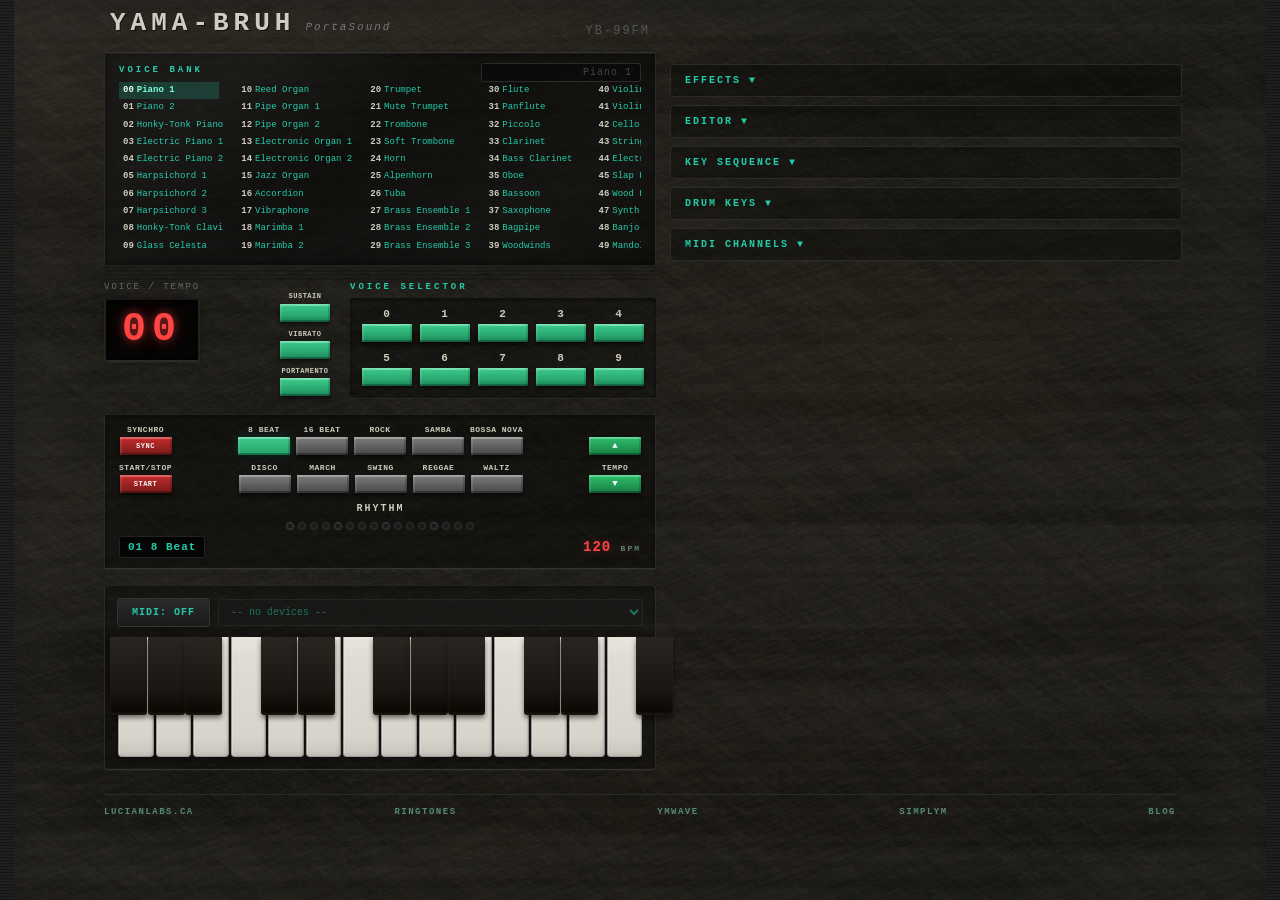
==== www/index.html @ 3cade1f0 "feat: COPY button in editor exports preset as code-ready array Copies the current 21-param array as " ====
<!DOCTYPE html>
<html lang="en">
<head>
  <meta charset="UTF-8">
  <meta name="viewport" content="width=device-width, initial-scale=1.0">
  <title>YAMA-BRUH — FM Ringtone Generator</title>
  <link rel="icon" type="image/svg+xml" href="favicon.svg">
  <link rel="stylesheet" href="style.css">
  <script async src="https://www.googletagmanager.com/gtag/js?id=G-HJPFEY11D7"></script>
  <script>window.dataLayer=window.dataLayer||[];function gtag(){dataLayer.push(arguments)}gtag('js',new Date());gtag('config','G-HJPFEY11D7')</script>
  <script>if(!location.hash) history.replaceState(null,'',location.pathname+'#synth')</script>
</head>
<body>
  <!-- GLSL background canvas -->
  <canvas id="bg-canvas"></canvas>

  <div id="app">
  <div class="layout-columns">
    <div class="main-col">
    <!-- Header plate -->
    <div class="plate-header">
      <div class="brand-group">
        <div class="brand">YAMA-BRUH</div>
        <div class="brand-sub">PortaSound</div>
      </div>
      <div class="model-text">YB-99FM</div>
    </div>

    <!-- Voice Bank -->
    <div class="voice-bank-panel">
      <div class="voice-bank-header">
        <div class="panel-label">VOICE BANK</div>
        <input type="text" class="preset-name-input" id="preset-name-input" placeholder="preset name" spellcheck="false" autocomplete="off">
      </div>
      <div class="voice-bank-grid" id="voice-bank-grid">
        <!-- Generated by JS -->
      </div>
    </div>

    <!-- Horizontal case grooves (between voice bank and controls) -->
    <div class="case-grooves"></div>

    <!-- Controls: Display + Effects + Voice Selector -->
    <div class="controls-row">
      <div class="display-unit">
        <div class="display-label">VOICE / TEMPO</div>
        <div class="seg-housing">
          <div class="seg-digits" id="seg-digits">00</div>
        </div>
        <div class="display-status" id="lcd-info"></div>
      </div>

      <div class="effects-col">
        <div class="sel-cell"><span class="sel-label">SUSTAIN</span><button class="sel-btn fx-sel-btn" id="fx-sustain"></button></div>
        <div class="sel-cell"><span class="sel-label">VIBRATO</span><button class="sel-btn fx-sel-btn" id="fx-vibrato"></button></div>
        <div class="sel-cell"><span class="sel-label">PORTAMENTO</span><button class="sel-btn fx-sel-btn" id="fx-portamento"></button></div>
      </div>

      <div class="voice-selector">
        <div class="panel-label">VOICE SELECTOR</div>
        <div class="selector-grid" id="selector-grid">
          <div class="sel-row">
            <div class="sel-cell"><span class="sel-label">0</span><button class="sel-btn" data-num="0"></button></div>
            <div class="sel-cell"><span class="sel-label">1</span><button class="sel-btn" data-num="1"></button></div>
            <div class="sel-cell"><span class="sel-label">2</span><button class="sel-btn" data-num="2"></button></div>
            <div class="sel-cell"><span class="sel-label">3</span><button class="sel-btn" data-num="3"></button></div>
            <div class="sel-cell"><span class="sel-label">4</span><button class="sel-btn" data-num="4"></button></div>
          </div>
          <div class="sel-row">
            <div class="sel-cell"><span class="sel-label">5</span><button class="sel-btn" data-num="5"></button></div>
            <div class="sel-cell"><span class="sel-label">6</span><button class="sel-btn" data-num="6"></button></div>
            <div class="sel-cell"><span class="sel-label">7</span><button class="sel-btn" data-num="7"></button></div>
            <div class="sel-cell"><span class="sel-label">8</span><button class="sel-btn" data-num="8"></button></div>
            <div class="sel-cell"><span class="sel-label">9</span><button class="sel-btn" data-num="9"></button></div>
          </div>
        </div>
      </div>
    </div>

    <!-- Rhythm Section (PSS-170 style) -->
    <div class="rhythm-section">
      <div class="rhythm-grid">
        <div class="rhythm-left">
          <div class="rhythm-cell">
            <span class="rhythm-label">SYNCHRO</span>
            <button class="rhythm-btn rhythm-red" id="rhythm-fill">SYNC</button>
          </div>
          <div class="rhythm-cell">
            <span class="rhythm-label">START/STOP</span>
            <button class="rhythm-btn rhythm-red" id="rhythm-start">START</button>
          </div>
        </div>
        <div class="rhythm-center">
          <div class="rhythm-row">
            <div class="rhythm-cell"><span class="rhythm-label">8 BEAT</span><button class="rhythm-btn rhythm-grey rhythm-pat" data-pat="0"></button></div>
            <div class="rhythm-cell"><span class="rhythm-label">16 BEAT</span><button class="rhythm-btn rhythm-grey rhythm-pat" data-pat="1"></button></div>
            <div class="rhythm-cell"><span class="rhythm-label">ROCK</span><button class="rhythm-btn rhythm-grey rhythm-pat" data-pat="2"></button></div>
            <div class="rhythm-cell"><span class="rhythm-label">SAMBA</span><button class="rhythm-btn rhythm-grey rhythm-pat" data-pat="7"></button></div>
            <div class="rhythm-cell"><span class="rhythm-label">BOSSA NOVA</span><button class="rhythm-btn rhythm-grey rhythm-pat" data-pat="6"></button></div>
          </div>
          <div class="rhythm-row">
            <div class="rhythm-cell"><span class="rhythm-label">DISCO</span><button class="rhythm-btn rhythm-grey rhythm-pat" data-pat="3"></button></div>
            <div class="rhythm-cell"><span class="rhythm-label">MARCH</span><button class="rhythm-btn rhythm-grey rhythm-pat" data-pat="9"></button></div>
            <div class="rhythm-cell"><span class="rhythm-label">SWING</span><button class="rhythm-btn rhythm-grey rhythm-pat" data-pat="4"></button></div>
            <div class="rhythm-cell"><span class="rhythm-label">REGGAE</span><button class="rhythm-btn rhythm-grey rhythm-pat" data-pat="8"></button></div>
            <div class="rhythm-cell"><span class="rhythm-label">WALTZ</span><button class="rhythm-btn rhythm-grey rhythm-pat" data-pat="5"></button></div>
          </div>
          <div class="rhythm-label-center">RHYTHM</div>
        </div>
        <div class="rhythm-right">
          <div class="rhythm-cell">
            <span class="rhythm-label">&nbsp;</span>
            <button class="rhythm-btn rhythm-green" id="tempo-up">&#9650;</button>
          </div>
          <div class="rhythm-cell">
            <span class="rhythm-label">TEMPO</span>
            <button class="rhythm-btn rhythm-green" id="tempo-down">&#9660;</button>
          </div>
        </div>
      </div>
      <div class="rhythm-steps" id="rhythm-steps">
        <span class="step-dot"></span><span class="step-dot"></span><span class="step-dot"></span><span class="step-dot"></span>
        <span class="step-dot"></span><span class="step-dot"></span><span class="step-dot"></span><span class="step-dot"></span>
        <span class="step-dot"></span><span class="step-dot"></span><span class="step-dot"></span><span class="step-dot"></span>
        <span class="step-dot"></span><span class="step-dot"></span><span class="step-dot"></span><span class="step-dot"></span>
      </div>
      <div class="rhythm-display-row">
        <div class="rhythm-display" id="rhythm-display">01 8 Beat</div>
        <div class="tempo-display" id="tempo-display">120 <span class="tempo-label">BPM</span></div>
      </div>
    </div>

    <!-- MIDI controls + Piano keyboard -->
    <div class="keyboard-section">
      <div class="midi-row">
        <button id="midi-btn" class="midi-btn">MIDI: OFF</button>
        <select id="midi-select" class="midi-select" disabled>
          <option value="">-- no devices --</option>
        </select>
      </div>
      <div class="keyboard" id="keyboard"></div>
    </div>

    </div><!-- /main-col -->

    <div class="config-col">

    <!-- Effects (collapsible) -->
    <div class="tweak-section">
      <button class="tweak-toggle" id="fx-rack-toggle">EFFECTS &#9660;</button>
      <div class="tweak-body" id="fx-rack-body">
        <div class="fx-module">
          <div class="fx-module-label">DELAY</div>
          <div class="fx-knobs">
            <div class="fx-knob-group">
              <label>TIME</label>
              <select id="delay-time" class="fx-select">
                <option value="0.03125">1/32</option>
                <option value="0.0625">1/16</option>
                <option value="0.125">1/8</option>
                <option value="0.25" selected>1/4</option>
                <option value="0.5">1/2</option>
                <option value="1">1</option>
                <option value="2">2</option>
              </select>
            </div>
            <div class="fx-knob-group">
              <label>FDBK</label>
              <input type="range" min="0" max="100" step="1" value="30" id="delay-feedback">
              <span class="tw-val" id="delay-feedback-val">30</span>
            </div>
            <div class="fx-knob-group">
              <label>MIX</label>
              <input type="range" min="0" max="100" step="1" value="25" id="delay-mix">
              <span class="tw-val" id="delay-mix-val">25</span>
            </div>
          </div>
        </div>
        <div class="fx-module">
          <div class="fx-module-label">FILTER</div>
          <div class="fx-knobs">
            <div class="fx-knob-group">
              <label>CUTOFF</label>
              <input type="range" min="20" max="20000" step="1" value="20000" id="filter-cutoff">
              <span class="tw-val" id="filter-cutoff-val">20000</span>
            </div>
            <div class="fx-knob-group">
              <label>RESO</label>
              <input type="range" min="0" max="30" step="0.1" value="0" id="filter-reso">
              <span class="tw-val" id="filter-reso-val">0.0</span>
            </div>
          </div>
        </div>
      </div>
    </div>

    <!-- Editor Section (collapsible) -->
    <div class="tweak-section">
      <button class="tweak-toggle" id="tweak-toggle">EDITOR &#9660;</button>
      <div class="tweak-body" id="tweak-body">
        <!-- Carrier subsection -->
        <div class="editor-subtitle">CARRIER</div>
        <div class="tweak-grid">
          <div class="tweak-param">
            <label>RATIO</label>
            <input type="range" min="0.5" max="8" step="0.5" id="tw-carrier">
            <span class="tw-val" id="tw-carrier-val">1.00</span>
          </div>
          <div class="tweak-param">
            <label>ATTACK</label>
            <input type="range" min="0.001" max="3" step="0.001" id="tw-attack">
            <span class="tw-val" id="tw-attack-val">0.01</span>
          </div>
          <div class="tweak-param">
            <label>DECAY</label>
            <input type="range" min="0.00005" max="0.99" step="0.00005" id="tw-decay">
            <span class="tw-val" id="tw-decay-val">0.06</span>
          </div>
          <div class="tweak-param">
            <label>SUSTAIN</label>
            <input type="range" min="0.006" max="1" step="0.001" id="tw-sustain">
            <span class="tw-val" id="tw-sustain-val">0.30</span>
          </div>
          <div class="tweak-param">
            <label>RELEASE</label>
            <input type="range" min="0.0015" max="0.99" step="0.0005" id="tw-release">
            <span class="tw-val" id="tw-release-val">0.1</span>
          </div>
          <div class="tweak-param">
            <label>WAVE</label>
            <input type="range" min="0" max="5" step="1" id="tw-cwave">
            <span class="tw-val" id="tw-cwave-val">0</span>
          </div>
          <div class="tweak-param">
            <label>EG TYPE</label>
            <input type="range" min="0" max="1" step="1" id="tw-egtype">
            <span class="tw-val" id="tw-egtype-val">0</span>
          </div>
          <div class="tweak-param">
            <label>TREMOLO</label>
            <input type="range" min="0" max="0.5" step="0.5" id="tw-tremolo">
            <span class="tw-val" id="tw-tremolo-val">0.00</span>
          </div>
          <div class="tweak-param">
            <label>KSL</label>
            <input type="range" min="1" max="1.5" step="0.5" id="tw-ksl">
            <span class="tw-val" id="tw-ksl-val">0.00</span>
          </div>
        </div>
        <!-- Modulator subsection -->
        <div class="editor-subtitle">MODULATOR</div>
        <div class="tweak-grid">
          <div class="tweak-param">
            <label>RATIO</label>
            <input type="range" min="0.5" max="9" step="0.5" id="tw-modratio">
            <span class="tw-val" id="tw-modratio-val">1.00</span>
          </div>
          <div class="tweak-param">
            <label>DEPTH</label>
            <input type="range" min="0.055" max="12.566" step="0.001" id="tw-modindex">
            <span class="tw-val" id="tw-modindex-val">2.00</span>
          </div>
          <div class="tweak-param">
            <label>FEEDBACK</label>
            <input type="range" min="0" max="12.566" step="0.001" id="tw-feedback">
            <span class="tw-val" id="tw-feedback-val">0.00</span>
          </div>
          <div class="tweak-param">
            <label>ATTACK</label>
            <input type="range" min="0.001" max="5" step="0.001" id="tw-matk">
            <span class="tw-val" id="tw-matk-val">0.001</span>
          </div>
          <div class="tweak-param">
            <label>DECAY</label>
            <input type="range" min="0.00005" max="0.99" step="0.00005" id="tw-mdec">
            <span class="tw-val" id="tw-mdec-val">0.005</span>
          </div>
          <div class="tweak-param">
            <label>SUSTAIN</label>
            <input type="range" min="0.006" max="1" step="0.001" id="tw-msus">
            <span class="tw-val" id="tw-msus-val">0.006</span>
          </div>
          <div class="tweak-param">
            <label>RELEASE</label>
            <input type="range" min="0.00005" max="0.99" step="0.0005" id="tw-mrel">
            <span class="tw-val" id="tw-mrel-val">0.005</span>
          </div>
          <div class="tweak-param">
            <label>WAVE</label>
            <input type="range" min="0" max="4" step="1" id="tw-mwave">
            <span class="tw-val" id="tw-mwave-val">0</span>
          </div>
          <div class="tweak-param">
            <label>EG TYPE</label>
            <input type="range" min="0" max="1" step="1" id="tw-megtype">
            <span class="tw-val" id="tw-megtype-val">0</span>
          </div>
        </div>
        <div class="tweak-btn-row">
          <button class="tweak-reset" id="tweak-reset">RESET</button>
          <button class="tweak-reset" id="tweak-copy">COPY</button>
          <button class="tweak-learn" id="tweak-learn">LEARN</button>
        </div>

      </div>
    </div>

    <!-- Key Sequence (collapsible) -->
    <div class="tweak-section">
      <button class="tweak-toggle" id="seq-toggle">KEY SEQUENCE &#9660;</button>
      <div class="tweak-body" id="seq-body">
        <div class="seq-options-row">
          <div class="tweak-param seq-toggle-param">
            <label>ENABLE</label>
            <input type="checkbox" id="seq-enabled">
            <span class="tw-val" id="seq-enabled-val">OFF</span>
          </div>
          <div class="tweak-param seq-toggle-param">
            <label>CHOKE</label>
            <input type="checkbox" id="seq-choke">
            <span class="tw-val" id="seq-choke-val">OFF</span>
          </div>
          <button class="seq-hint-btn" id="seq-hint-btn" title="Show help">?</button>
        </div>
        <div class="seq-note" id="seq-hint" style="display:none">
          <strong>algorithm</strong> receives <code>{ n, v, i, t, g, cents, sus, dt, time, rootN, rootV, rootT, rootG }</code>, returns <code>{ n, v, t, g, cents }</code>. Stops when <code>v &lt; 0</code>. <code>gated: true</code> stops on key release.<br>
          <strong>Sound params:</strong> <code>cRatio, cAttack, cDecay, cSustain, cRelease, cWave, cEgType, tremolo, ksl, mRatio, mDepth, mFeedback, mAttack, mDecay, mSustain, mRelease, mWave, mEgType, modLevel</code><br>
          <strong>noteAlgo</strong> runs per-sample: receives <code>{ time, i, freq, v, n, dt }</code>, returns cents.<br>
          <strong>Globals:</strong> <code>sin, cos, abs, floor, ceil, round, min, max, pow, sqrt, log, exp, random, PI, TAU, clamp</code>
        </div>
        <textarea class="seq-textarea" id="seq-source" spellcheck="false" autocapitalize="off" autocomplete="off" autocorrect="off" placeholder="{&#10;  t: 0.25,&#10;  algorithm: ({ n, v, t, g }) => ({&#10;    n: n + 7,&#10;    v: v - 0.1,&#10;    t,&#10;    g,&#10;  }),&#10;}"></textarea>
        <div class="tweak-btn-row">
          <button class="tweak-reset" id="seq-basic">BASIC</button>
          <button class="tweak-reset" id="seq-crystal">CRYSTAL</button>
          <button class="tweak-reset" id="seq-clear">CLEAR</button>
        </div>
      </div>
    </div>

    <!-- Drum Keys (collapsible) -->
    <div class="tweak-section">
      <button class="tweak-toggle" id="drum-toggle">DRUM KEYS &#9660;</button>
      <div class="tweak-body" id="drum-body">
        <div class="editor-subtitle midi-subtitle">KEY MAP</div>
        <div class="drum-pad-grid" id="drum-pad-grid">
          <!-- generated by JS -->
        </div>
        <div class="editor-subtitle midi-subtitle">KEY EDITOR</div>
        <div class="drum-editor-head">
          <div class="drum-editor-name" id="drum-editor-name">KEY 1</div>
          <button class="tweak-reset" id="drum-pad-preview">PREVIEW</button>
        </div>
        <div class="tweak-grid drum-tweak-grid">
          <div class="tweak-param">
            <label>KEY</label>
            <input type="text" id="drum-key-char" maxlength="2">
            <span class="tw-val" id="drum-key-char-val">1</span>
          </div>
          <div class="tweak-param">
            <label>SOUND</label>
            <select id="drum-sound"></select>
            <span class="tw-val" id="drum-sound-val">kick</span>
          </div>
          <div class="tweak-param">
            <label>MIDI NOTE</label>
            <input type="range" min="24" max="96" step="1" id="drum-note">
            <span class="tw-val" id="drum-note-val">36</span>
          </div>
          <div class="tweak-param">
            <label>PITCH</label>
            <input type="range" min="-12" max="12" step="1" id="drum-pitch">
            <span class="tw-val" id="drum-pitch-val">0</span>
          </div>
          <div class="tweak-param">
            <label>VELOCITY</label>
            <input type="range" min="0.05" max="1" step="0.01" id="drum-velocity">
            <span class="tw-val" id="drum-velocity-val">0.90</span>
          </div>
          <div class="tweak-param">
            <label>BANK</label>
            <input type="range" min="0" max="7" step="1" id="drum-bank">
            <span class="tw-val" id="drum-bank-val">0</span>
          </div>
          <div class="tweak-param">
            <label>DECAY</label>
            <input type="range" min="0.01" max="1.5" step="0.005" id="drum-decay">
            <span class="tw-val" id="drum-decay-val">0.25</span>
          </div>
          <div class="tweak-param">
            <label>MOD INDEX</label>
            <input type="range" min="0" max="16" step="0.1" id="drum-modindex">
            <span class="tw-val" id="drum-modindex-val">3.00</span>
          </div>
          <div class="tweak-param">
            <label>PITCH SWEEP</label>
            <input type="range" min="-1200" max="1200" step="1" id="drum-pitchsweep">
            <span class="tw-val" id="drum-pitchsweep-val">160</span>
          </div>
          <div class="tweak-param">
            <label>PITCH DECAY</label>
            <input type="range" min="0.001" max="0.2" step="0.001" id="drum-pitchdecay">
            <span class="tw-val" id="drum-pitchdecay-val">0.015</span>
          </div>
          <div class="tweak-param">
            <label>NOISE</label>
            <input type="range" min="0" max="1" step="0.01" id="drum-noise">
            <span class="tw-val" id="drum-noise-val">0.00</span>
          </div>
          <div class="tweak-param">
            <label>CLICK</label>
            <input type="range" min="0" max="1" step="0.01" id="drum-click">
            <span class="tw-val" id="drum-click-val">0.30</span>
          </div>
          <div class="tweak-param">
            <label>CARRIER FREQ</label>
            <input type="range" min="20" max="5000" step="1" id="drum-carrierfreq">
            <span class="tw-val" id="drum-carrierfreq-val">60</span>
          </div>
          <div class="tweak-param">
            <label>MOD FREQ</label>
            <input type="range" min="20" max="10000" step="1" id="drum-modfreq">
            <span class="tw-val" id="drum-modfreq-val">90</span>
          </div>
        </div>
        <div class="tweak-btn-row">
          <button class="tweak-reset" id="drum-pad-reset">RESET KEY</button>
          <button class="tweak-reset" id="drum-pads-reset-all">RESET ALL KEYS</button>
        </div>
      </div>
    </div>

    <!-- MIDI Channels (collapsible) -->
    <div class="tweak-section">
      <button class="tweak-toggle" id="midi-ch-toggle">MIDI CHANNELS &#9660;</button>
      <div class="tweak-body" id="midi-ch-body">
        <div class="ch-grid" id="ch-grid">
          <!-- 16 channel buttons generated by JS -->
        </div>
      </div>
    </div>

    </div><!-- /config-col -->

    </div><!-- /layout-columns -->

    <!-- Visual Config (hidden) -->
    <div class="tweak-section" style="display:none">
      <button class="tweak-toggle" id="visual-toggle">VISUAL CONFIG &#9660;</button>
      <div class="tweak-body" id="visual-body">
        <div class="tweak-grid">
          <div class="tweak-param">
            <label>DUST</label>
            <input type="range" min="0" max="1" step="0.01" id="vis-dust">
            <span class="tw-val" id="vis-dust-val">0.50</span>
          </div>
          <div class="tweak-param">
            <label>WEAR</label>
            <input type="range" min="0" max="1" step="0.01" id="vis-wear">
            <span class="tw-val" id="vis-wear-val">0.50</span>
          </div>
          <div class="tweak-param">
            <label>PATINA</label>
            <input type="range" min="0" max="1" step="0.01" id="vis-patina">
            <span class="tw-val" id="vis-patina-val">0.30</span>
          </div>
          <div class="tweak-param">
            <label>LIGHT</label>
            <input type="range" min="0" max="1" step="0.01" id="vis-light">
            <span class="tw-val" id="vis-light-val">0.70</span>
          </div>
          <div class="tweak-param">
            <label>GRAIN</label>
            <input type="range" min="0" max="1" step="0.01" id="vis-grain">
            <span class="tw-val" id="vis-grain-val">0.50</span>
          </div>
          <div class="tweak-param">
            <label>SCRATCHES</label>
            <input type="range" min="0" max="1" step="0.01" id="vis-scratches">
            <span class="tw-val" id="vis-scratches-val">0.50</span>
          </div>
          <div class="tweak-param vis-tod-param">
            <label>TIME OF DAY</label>
            <div class="tod-controls">
              <button class="tod-mode-btn" id="tod-mode-btn">AUTO</button>
              <input type="range" min="0" max="24" step="0.1" id="vis-tod" disabled>
            </div>
            <span class="tw-val" id="vis-tod-val">auto</span>
          </div>
        </div>
        <button class="tweak-reset" id="visual-reset">RESET DEFAULTS</button>
      </div>
    </div>

    <!-- Footer -->
    <footer class="site-footer">
      <a href="https://lucianlabs.ca" class="footer-link" target="_blank" rel="noopener">lucianlabs.ca</a>
      <a href="ringtones.html#ringtones" class="footer-link">RINGTONES</a>
      <a href="ymwave.html#ymwave" class="footer-link">YMWAVE</a>
      <a href="simplym.html#simplym" class="footer-link">SIMPLYM</a>
      <a href="https://lucianlabs.ca/blog/yama-bruh.html" class="footer-link" target="_blank" rel="noopener">BLOG</a>
    </footer>
  </div>

  <script src="yamabruh-notify.js"></script>
  <script src="synth.js"></script>
  <script src="drums.js"></script>
  <script src="midi.js"></script>
  <script src="app.js"></script>
</body>
</html>
---- www/style.css ----
/* ── Reset & Base ───────────────────────────────────────────────────── */
*, *::before, *::after { box-sizing: border-box; margin: 0; padding: 0; }

html, body {
  height: 100%;
  overflow-x: hidden;
  font-family: 'Courier New', monospace;
  background: #1a1a1a;
}

/* ── GLSL Background Canvas ────────────────────────────────────────── */
#bg-canvas {
  position: fixed;
  top: 0; left: 0;
  width: 100%; height: 100%;
  z-index: 0;
  pointer-events: none;
}

/* ── App Container ─────────────────────────────────────────────────── */
#app {
  position: relative;
  z-index: 1;
  max-width: 1100px;
  margin: 0 auto;
  padding: 0 0 32px;
  min-height: 100vh;
}

/* ── Ridged edges (PSS-470 case texture) ───────────────────────────── */
#app::before, #app::after {
  content: '';
  position: fixed;
  top: 0;
  width: 14px;
  height: 100%;
  z-index: 2;
  pointer-events: none;
  background: repeating-linear-gradient(
    180deg,
    rgba(20,20,20,0.9) 0px,
    rgba(40,40,40,0.9) 1px,
    rgba(25,25,25,0.9) 2px,
    rgba(15,15,15,0.9) 3px
  );
}
#app::before { left: 0; }
#app::after { right: 0; }

/* ── Air Vents (vertical oriented, like real PSS-170 speaker grille) ─ */
.air-vents {
  display: flex;
  flex-direction: row;
  gap: 6px;
  padding: 14px 40px;
  margin-bottom: 4px;
  justify-content: center;
}

.vent-slat {
  width: 4px;
  height: 40px;
  background: linear-gradient(
    180deg,
    transparent 0%,
    #050505 8%,
    #0a0a0a 50%,
    #050505 92%,
    transparent 100%
  );
  border-radius: 2px;
  box-shadow:
    inset 1px 0 0 rgba(255,255,255,0.04),
    inset -1px 0 0 rgba(0,0,0,0.8),
    1px 0 1px rgba(0,0,0,0.6),
    2px 0 2px rgba(0,0,0,0.2);
}

/* ── Header Plate ──────────────────────────────────────────────────── */
.plate-header {
  display: flex;
  justify-content: space-between;
  align-items: flex-end;
  padding: 8px 20px 10px;
  margin-bottom: 4px;
}

.brand-group {
  display: flex;
  align-items: baseline;
  gap: 10px;
}

.brand {
  font-size: 26px;
  font-weight: bold;
  letter-spacing: 5px;
  color: #d0ccc4;
  text-shadow:
    1px 1px 0 rgba(0,0,0,0.6),
    -0.5px -0.5px 0 rgba(255,255,255,0.04);
}

.brand-sub {
  font-size: 11px;
  color: #777;
  letter-spacing: 2px;
  font-style: italic;
}

.model-text {
  font-size: 12px;
  color: #555;
  letter-spacing: 2px;
}

/* ── Panel Labels (shared) ─────────────────────────────────────────── */
.panel-label {
  font-size: 9px;
  letter-spacing: 3px;
  color: #22ccaa;
  margin-bottom: 6px;
  font-weight: bold;
  text-transform: uppercase;
}

.voice-bank-header {
  display: flex;
  justify-content: space-between;
  align-items: center;
}

.preset-name-input {
  background: rgba(0,0,0,0.4);
  border: 1px solid #2a2a2a;
  border-radius: 3px;
  color: #d0ccc4;
  font-family: 'Courier New', monospace;
  font-size: 10px;
  letter-spacing: 1px;
  padding: 3px 8px;
  width: 160px;
  text-align: right;
  outline: none;
}

.preset-name-input:focus {
  border-color: #22ccaa;
}

.preset-name-input::placeholder {
  color: #444;
}

/* ── Voice Bank Panel (reflective dark surface) ──────────────────── */
.voice-bank-panel {
  margin: 0 14px 0;
  padding: 10px 14px;
  background:
    linear-gradient(165deg, rgba(40,40,40,0.15) 0%, transparent 40%, rgba(60,60,60,0.08) 70%, transparent 100%),
    rgba(0,0,0,0.55);
  border: 1px solid #2a2a2a;
  border-top-color: #333;
  border-bottom-color: #222;
  border-radius: 2px;
  box-shadow:
    inset 0 1px 0 rgba(255,255,255,0.04),
    inset 0 -2px 6px rgba(0,0,0,0.5),
    0 1px 0 rgba(255,255,255,0.02);
  position: relative;
}

/* Subtle reflective sheen on voice bank */
.voice-bank-panel::before {
  content: '';
  position: absolute;
  top: 0;
  left: 0;
  right: 0;
  bottom: 0;
  background: linear-gradient(
    135deg,
    rgba(255,255,255,0.02) 0%,
    rgba(255,255,255,0.04) 20%,
    transparent 45%,
    rgba(255,255,255,0.01) 80%,
    transparent 100%
  );
  pointer-events: none;
  border-radius: 2px;
}

.voice-bank-grid {
  display: flex;
  flex-direction: column;
  flex-wrap: wrap;
  gap: 0 10px;
  max-height: 180px;
  overflow-x: auto;
  overflow-y: hidden;
}

.vb-entry {
  font-size: 9px;
  color: #22ccaa;
  padding: 1px 4px;
  cursor: pointer;
  white-space: nowrap;
  overflow: hidden;
  text-overflow: ellipsis;
  line-height: 1.7;
  border-radius: 1px;
  transition: background 0.1s;
  width: max-content;
  min-width: 100px;
}

.vb-entry:hover {
  background: rgba(34, 204, 170, 0.1);
}

.vb-entry.active {
  background: rgba(34, 204, 170, 0.2);
  color: #77ffdd;
  font-weight: bold;
}

/* Numbers are white/light, names are cyan — like the real keyboard */
.vb-num {
  color: #ccccbb;
  margin-right: 3px;
  font-weight: bold;
}

.vb-entry.active .vb-num {
  color: #eeffee;
}

/* Voice bank scrollbar */
.voice-bank-grid::-webkit-scrollbar { height: 4px; }
.voice-bank-grid::-webkit-scrollbar-track { background: transparent; }
.voice-bank-grid::-webkit-scrollbar-thumb {
  background: rgba(34, 204, 170, 0.25);
  border-radius: 2px;
}

/* ── Horizontal Grooves (between voice bank and controls) ────────── */
.case-grooves {
  height: 16px;
  margin: 0 14px;
  background: repeating-linear-gradient(
    180deg,
    rgba(30,30,30,0.0) 0px,
    rgba(10,10,10,0.6) 1px,
    rgba(40,40,40,0.3) 2px,
    rgba(20,20,20,0.1) 3px,
    rgba(30,30,30,0.0) 4px
  );
  position: relative;
}

.case-grooves::before {
  content: '';
  position: absolute;
  top: 0; left: 0; right: 0;
  height: 1px;
  background: linear-gradient(90deg, transparent 5%, rgba(255,255,255,0.03) 50%, transparent 95%);
}

/* ── Controls Row ──────────────────────────────────────────────────── */
.controls-row {
  display: flex;
  gap: 20px;
  margin: 0 14px 16px;
  align-items: flex-start;
}

/* ── Display Unit (7-segment) ──────────────────────────────────────── */
.display-unit {
  flex: 1;
}

.display-label {
  font-size: 9px;
  letter-spacing: 2px;
  color: #666;
  margin-bottom: 6px;
}

.seg-housing {
  background: #060606;
  border: 2px solid #222;
  border-top-color: #181818;
  border-bottom-color: #2a2a2a;
  border-radius: 4px;
  padding: 10px 16px;
  display: inline-block;
  box-shadow:
    inset 0 3px 12px rgba(0,0,0,0.95),
    inset 0 -1px 3px rgba(0,0,0,0.5),
    0 1px 0 rgba(255,255,255,0.04),
    0 2px 6px rgba(0,0,0,0.3);
  position: relative;
}

.seg-housing::before {
  content: '';
  position: absolute;
  top: 2px;
  left: 10%;
  right: 10%;
  height: 1px;
  background: linear-gradient(90deg, transparent, rgba(255,255,255,0.03), transparent);
}

.seg-digits {
  font-size: 40px;
  font-family: 'Courier New', monospace;
  font-weight: bold;
  color: #ff4444;
  text-shadow:
    0 0 8px rgba(255,68,68,0.5),
    0 0 20px rgba(255,68,68,0.25),
    0 0 40px rgba(255,68,68,0.1);
  letter-spacing: 6px;
  line-height: 1;
}

.preset-readout {
  font-size: 12px;
  color: #22ccaa;
  margin-top: 8px;
  letter-spacing: 1px;
  font-weight: bold;
}

.display-status {
  font-size: 10px;
  color: #558877;
  margin-top: 4px;
  letter-spacing: 1px;
  min-height: 14px;
}

/* ── Voice Selector (PSS-170 style) ──────────────────────────────── */
.voice-selector {
  flex-shrink: 0;
}

.selector-grid {
  display: flex;
  flex-direction: column;
  gap: 8px;
  background: rgba(0,0,0,0.3);
  padding: 10px 12px;
  border-radius: 3px;
  box-shadow:
    inset 0 2px 5px rgba(0,0,0,0.5),
    inset 0 -1px 0 rgba(255,255,255,0.02),
    0 1px 0 rgba(255,255,255,0.03);
}

.sel-row {
  display: flex;
  justify-content: center;
  gap: 8px;
}

.sel-cell {
  display: flex;
  flex-direction: column;
  align-items: center;
  gap: 3px;
}

.sel-label {
  font-size: 11px;
  font-weight: bold;
  color: #ccccbb;
  letter-spacing: 1px;
  line-height: 1.2;
}

/* ── Chamfered green buttons (shared style for voice selector) ───── */
.sel-btn {
  width: 50px;
  height: 18px;
  border: none;
  cursor: pointer;
  position: relative;
  margin-bottom: 2px;

  /* Rough matte plastic base */
  background:
    linear-gradient(180deg,
      #5aeaaa 0%,
      #3cc88a 12%,
      #30b87a 40%,
      #28a870 65%,
      #1e9060 88%,
      #1a7850 100%
    );
  /* Chamfered/beveled 3D edges */
  border-radius: 1px;
  box-shadow:
    /* Top chamfer highlight */
    inset 0 2px 0 rgba(255,255,255,0.2),
    /* Left chamfer highlight */
    inset 2px 0 0 rgba(255,255,255,0.1),
    /* Bottom chamfer shadow */
    inset 0 -2px 0 rgba(0,0,0,0.25),
    /* Right chamfer shadow */
    inset -2px 0 0 rgba(0,0,0,0.15),
    /* Drop shadow for depth */
    0 3px 4px rgba(0,0,0,0.5),
    0 1px 1px rgba(0,0,0,0.3);
  transition: transform 0.04s, box-shadow 0.04s;
}

/* Rough texture noise overlay */
.sel-btn::before {
  content: '';
  position: absolute;
  inset: 0;
  border-radius: 1px;
  background:
    repeating-linear-gradient(
      0deg,
      transparent 0px,
      rgba(0,0,0,0.03) 1px,
      transparent 2px
    ),
    repeating-linear-gradient(
      90deg,
      transparent 0px,
      rgba(255,255,255,0.02) 1px,
      transparent 2px
    );
  pointer-events: none;
}

/* Top highlight streak */
.sel-btn::after {
  content: '';
  position: absolute;
  top: 1px;
  left: 15%;
  right: 15%;
  height: 1px;
  background: linear-gradient(90deg, transparent, rgba(255,255,255,0.2), transparent);
  border-radius: 1px;
  pointer-events: none;
}

.sel-btn:active {
  transform: translateY(2px);
  box-shadow:
    inset 0 1px 0 rgba(255,255,255,0.1),
    inset 0 -1px 0 rgba(0,0,0,0.15),
    0 1px 1px rgba(0,0,0,0.4);
  background:
    linear-gradient(180deg,
      #30b87a 0%,
      #28a870 40%,
      #1e9060 80%,
      #1a7850 100%
    );
}

.sel-btn:active::after {
  opacity: 0;
}

/* ── Effects Column (left of voice selector) ─────────────────────── */
.effects-col {
  display: flex;
  flex-direction: column;
  gap: 6px;
  flex-shrink: 0;
  align-self: flex-end;
}

.effects-col .sel-label {
  font-size: 7px;
  letter-spacing: 0.5px;
}

/* Active state for effect toggle buttons (green → orange/lit) */
.fx-sel-btn.active {
  background:
    linear-gradient(180deg,
      #ffcc44 0%,
      #dd9922 12%,
      #cc8818 40%,
      #bb7710 65%,
      #aa6608 88%,
      #995500 100%
    );
  box-shadow:
    inset 0 2px 0 rgba(255,255,255,0.25),
    inset 2px 0 0 rgba(255,255,255,0.12),
    inset 0 -2px 0 rgba(0,0,0,0.25),
    inset -2px 0 0 rgba(0,0,0,0.15),
    0 0 8px rgba(255,180,40,0.3),
    0 3px 4px rgba(0,0,0,0.5);
}

/* ── ID Sections ───────────────────────────────────────────────────── */
.id-section {
  margin: 0 14px 16px;
}

.id-list {
  display: flex;
  flex-direction: column;
  gap: 5px;
  margin-bottom: 12px;
}

.id-row {
  display: flex;
  align-items: center;
  gap: 6px;
}

.id-field {
  flex: 1;
  padding: 6px 8px;
  border: 1px solid #333;
  border-radius: 2px;
  background: rgba(255,255,255,0.88);
  color: #1a1a1a;
  font-family: 'Courier New', monospace;
  font-size: 11px;
  letter-spacing: 0.5px;
  box-shadow: inset 0 1px 3px rgba(0,0,0,0.15);
}

.id-field:focus {
  outline: none;
  border-color: #22ccaa;
  background: rgba(255,255,255,0.95);
}

.id-field[readonly] {
  cursor: default;
  opacity: 0.85;
}

pre.code-snippet {
  background: rgba(0,0,0,0.6);
  border: 2px solid rgba(90,234,170,0.4);
  border-radius: 2px;
  padding: 12px;
  font-family: 'Courier New', monospace;
  font-size: 11px;
  color: #5aeaaa;
  white-space: pre-wrap;
  word-break: break-all;
  line-height: 1.5;
  overflow-x: auto;
}

.play-btn {
  width: 34px;
  height: 28px;
  border: none;
  border-radius: 1px;
  background:
    linear-gradient(180deg,
      #5aeaaa 0%, #3cc88a 15%, #30b87a 50%, #28a870 75%, #1e9060 100%
    );
  color: #0a2a1a;
  font-size: 13px;
  cursor: pointer;
  box-shadow:
    inset 0 2px 0 rgba(255,255,255,0.2),
    inset 2px 0 0 rgba(255,255,255,0.1),
    inset 0 -2px 0 rgba(0,0,0,0.25),
    inset -2px 0 0 rgba(0,0,0,0.15),
    0 3px 4px rgba(0,0,0,0.4),
    0 1px 1px rgba(0,0,0,0.2);
  transition: transform 0.06s, box-shadow 0.06s;
  display: flex;
  align-items: center;
  justify-content: center;
}

.play-btn:active {
  transform: translateY(2px);
  box-shadow:
    inset 0 1px 0 rgba(255,255,255,0.1),
    0 1px 1px rgba(0,0,0,0.3);
}

.play-btn.playing {
  background: linear-gradient(180deg, #cc4444 0%, #aa2222 100%);
  color: #fff;
}

/* ── MIDI Row ──────────────────────────────────────────────────────── */
.midi-row {
  display: flex;
  gap: 8px;
  align-items: center;
  margin-bottom: 10px;
}

.midi-btn {
  padding: 8px 14px;
  border: 1px solid #333;
  border-radius: 3px;
  background: linear-gradient(180deg, #2a2a2a 0%, #1a1a1a 100%);
  color: #22ccaa;
  font-family: 'Courier New', monospace;
  font-size: 10px;
  font-weight: bold;
  letter-spacing: 1px;
  cursor: pointer;
  box-shadow: 0 2px 4px rgba(0,0,0,0.3);
  transition: background 0.15s;
}

.midi-btn:hover {
  background: linear-gradient(180deg, #333 0%, #222 100%);
}

.midi-btn.active {
  border-color: #22ccaa;
  color: #66ffdd;
}

.midi-select {
  flex: 1;
  padding: 6px 8px;
  border: 1px solid #333;
  border-radius: 2px;
  background: #1a1a1a;
  color: #22ccaa;
  font-family: 'Courier New', monospace;
  font-size: 10px;
  cursor: pointer;
}

.midi-select:disabled {
  opacity: 0.5;
  cursor: default;
}

/* ── Piano Keyboard ────────────────────────────────────────────────── */
.keyboard-section {
  margin: 0 14px;
  padding: 12px;
  background: rgba(0,0,0,0.25);
  border: 1px solid #2a2a2a;
  border-top-color: #222;
  border-bottom-color: #333;
  border-radius: 4px;
  box-shadow:
    inset 0 3px 8px rgba(0,0,0,0.3),
    inset 0 -1px 0 rgba(255,255,255,0.02),
    0 1px 0 rgba(255,255,255,0.03);
}

.keyboard {
  position: relative;
  height: 120px;
  display: flex;
  user-select: none;
  -webkit-user-select: none;
}

/* White keys — aged ivory/cream like the photos */
.key-white {
  flex: 1;
  background:
    linear-gradient(180deg,
      #e8e4dc 0%,
      #e0dcd4 20%,
      #d8d4cc 85%,
      #c8c4bb 100%
    );
  border: 1px solid #999;
  border-top: none;
  border-radius: 0 0 4px 4px;
  margin: 0 1px;
  cursor: pointer;
  position: relative;
  z-index: 1;
  box-shadow:
    0 4px 6px rgba(0,0,0,0.3),
    inset 0 -2px 3px rgba(0,0,0,0.06),
    inset 1px 0 0 rgba(255,255,255,0.3),
    inset -1px 0 0 rgba(0,0,0,0.05);
  transition: background 0.05s;
}

.key-white:active, .key-white.active {
  background: linear-gradient(180deg, #d0ccb8 0%, #c8c4b0 85%, #b8b4a0 100%);
  box-shadow:
    0 2px 3px rgba(0,0,0,0.3),
    inset 0 1px 2px rgba(0,0,0,0.1);
}

.key-black {
  position: absolute;
  width: 7%;
  height: 65%;
  background: linear-gradient(180deg, #2a2520 0%, #1a1510 70%, #0a0500 100%);
  border-radius: 0 0 3px 3px;
  cursor: pointer;
  z-index: 2;
  box-shadow:
    0 3px 5px rgba(0,0,0,0.5),
    inset 0 -2px 3px rgba(80,70,60,0.3);
  transition: background 0.05s, height 0.05s;
}

.key-black:active, .key-black.active {
  height: 63%;
  background: linear-gradient(180deg, #3a3530 0%, #2a2520 70%, #1a1510 100%);
  box-shadow:
    0 2px 3px rgba(0,0,0,0.4),
    inset 0 1px 2px rgba(0,0,0,0.2);
}

/* ── Two-column layout ─────────────────────────────────────────────── */
.layout-columns {
  display: flex;
  gap: 0;
  align-items: flex-start;
}

.main-col {
  flex: 0 0 580px;
  min-width: 0;
}

.config-col {
  flex: 1;
  min-width: 280px;
  padding-top: 56px;
}

.config-col .tweak-section {
  margin: 8px 8px 0 0;
}

/* ── FX Modules ────────────────────────────────────────────────────── */
.fx-module {
  margin-bottom: 6px;
}

.fx-module:last-child {
  margin-bottom: 0;
}

.fx-module-label {
  font-size: 8px;
  letter-spacing: 2px;
  color: #888;
  margin-bottom: 6px;
  font-weight: bold;
}

.fx-knobs {
  display: flex;
  gap: 10px;
  align-items: flex-end;
}

.fx-knob-group {
  display: flex;
  flex-direction: column;
  gap: 3px;
  flex: 1;
  min-width: 0;
}

.fx-knob-group label {
  font-size: 8px;
  letter-spacing: 1px;
  color: #777;
  font-weight: bold;
}

.fx-knob-group input[type="range"] {
  width: 100%;
}

.fx-knob-group .tw-val {
  font-size: 9px;
  color: #aaa;
  text-align: center;
}

.fx-select {
  background: rgba(0,0,0,0.5);
  border: 1px solid #333;
  border-radius: 3px;
  color: #d0ccc4;
  font-family: 'Courier New', monospace;
  font-size: 10px;
  padding: 3px 4px;
  outline: none;
  width: 100%;
}

.fx-select:focus {
  border-color: #22ccaa;
}

/* ── Tweak Section (collapsible) ───────────────────────────────────── */
.tweak-section {
  margin: 16px 14px 0;
}

.tweak-toggle {
  width: 100%;
  padding: 10px 14px;
  border: 1px solid #2a2a2a;
  border-radius: 4px;
  background: rgba(0,0,0,0.3);
  color: #22ccaa;
  font-family: 'Courier New', monospace;
  font-size: 10px;
  font-weight: bold;
  letter-spacing: 2px;
  cursor: pointer;
  text-align: left;
  transition: background 0.15s;
}

.tweak-toggle:hover {
  background: rgba(0,0,0,0.4);
}

.tweak-toggle.open {
  border-radius: 4px 4px 0 0;
  border-bottom: none;
}

.tweak-body {
  display: none;
  padding: 14px;
  border: 1px solid #2a2a2a;
  border-top: none;
  border-radius: 0 0 4px 4px;
  background: rgba(0,0,0,0.25);
}

.tweak-body.open {
  display: block;
}

.tweak-grid {
  display: grid;
  grid-template-columns: 1fr 1fr;
  gap: 10px 16px;
}

.tweak-param {
  display: flex;
  flex-direction: column;
  gap: 3px;
}

.tweak-param label {
  font-size: 8px;
  letter-spacing: 2px;
  color: #22ccaa;
  font-weight: bold;
}

.seq-options-row {
  display: flex;
  align-items: center;
  gap: 12px;
  margin-bottom: 8px;
}

.seq-options-row .seq-toggle-param {
  display: flex;
  align-items: center;
  gap: 6px;
}

.seq-hint-btn {
  width: 20px;
  height: 20px;
  border-radius: 50%;
  border: 1px solid #444;
  background: rgba(0,0,0,0.3);
  color: #22ccaa;
  font-size: 11px;
  font-weight: bold;
  cursor: pointer;
  margin-left: auto;
  line-height: 1;
  padding: 0;
}

.seq-hint-btn:hover {
  background: rgba(34,204,170,0.15);
}

.seq-note {
  margin: 0 0 10px;
  color: #7fa597;
  font-size: 9px;
  line-height: 1.5;
}

.seq-note code {
  color: #22ccaa;
  font-size: 9px;
}

.seq-grid {
  margin-bottom: 10px;
}

.seq-grid input[type="text"] {
  width: 100%;
  padding: 7px 8px;
  border: 1px solid #333;
  border-radius: 2px;
  background: #161616;
  color: #22ccaa;
  font-family: 'Courier New', monospace;
  font-size: 10px;
  box-sizing: border-box;
}

.seq-grid textarea,
.seq-textarea {
  width: 100%;
  min-height: 190px;
  padding: 7px 8px;
  border: 1px solid #333;
  border-radius: 2px;
  background: #161616;
  color: #22ccaa;
  font-family: 'Courier New', monospace;
  font-size: 10px;
  line-height: 1.45;
  resize: vertical;
  box-sizing: border-box;
}

.seq-wide {
  grid-column: 1 / -1;
}

.seq-algorithm-val {
  white-space: pre-wrap;
  word-break: break-word;
}

.seq-toggle-param input[type="checkbox"] {
  width: 16px;
  height: 16px;
}

.tweak-param input[type="range"] {
  width: 100%;
  height: 4px;
  -webkit-appearance: none;
  appearance: none;
  background: #333;
  border-radius: 2px;
  outline: none;
  cursor: pointer;
}

.tweak-param input[type="range"]::-webkit-slider-thumb {
  -webkit-appearance: none;
  width: 14px;
  height: 14px;
  border-radius: 50%;
  background: #3cc88a;
  border: 2px solid #1a1a1a;
  cursor: pointer;
}

.tweak-param input[type="range"]::-moz-range-thumb {
  width: 14px;
  height: 14px;
  border-radius: 50%;
  background: #3cc88a;
  border: 2px solid #1a1a1a;
  cursor: pointer;
}

.tw-val {
  font-size: 10px;
  color: #558877;
  font-family: 'Courier New', monospace;
  letter-spacing: 1px;
}

.tweak-reset {
  margin-top: 12px;
  padding: 8px 16px;
  border: 1px solid #333;
  border-radius: 3px;
  background: linear-gradient(180deg, #2a2a2a 0%, #1a1a1a 100%);
  color: #22ccaa;
  font-family: 'Courier New', monospace;
  font-size: 9px;
  font-weight: bold;
  letter-spacing: 2px;
  cursor: pointer;
  transition: background 0.15s;
}

.tweak-reset:hover {
  background: linear-gradient(180deg, #333 0%, #222 100%);
}

.tweak-btn-row {
  display: flex;
  gap: 8px;
  margin-top: 12px;
}

.tweak-btn-row .tweak-reset {
  margin-top: 0;
  flex: 1;
}

.tweak-learn {
  padding: 8px 16px;
  border: 1px solid #333;
  border-radius: 3px;
  background: linear-gradient(180deg, #2a2a2a 0%, #1a1a1a 100%);
  color: #888;
  font-family: 'Courier New', monospace;
  font-size: 9px;
  font-weight: bold;
  letter-spacing: 2px;
  cursor: pointer;
  transition: background 0.15s, color 0.15s, border-color 0.15s;
}

.tweak-learn:hover {
  background: linear-gradient(180deg, #333 0%, #222 100%);
  color: #cc8822;
}

.tweak-learn.active {
  background: linear-gradient(180deg, #3a2a1a 0%, #2a1a0a 100%);
  color: #ffaa33;
  border-color: #cc8822;
  animation: learn-pulse 1s ease-in-out infinite;
}

@keyframes learn-pulse {
  0%, 100% { opacity: 1; }
  50% { opacity: 0.6; }
}

/* Slider waiting for CC assignment */
.tweak-param input[type="range"].learn-waiting {
  outline: 2px solid #ffaa33;
  outline-offset: 2px;
  animation: learn-pulse 0.8s ease-in-out infinite;
}

/* ── Visual Config TOD Controls ───────────────────────────────────── */
.tod-controls {
  display: flex;
  align-items: center;
  gap: 6px;
}

.tod-controls input[type="range"] {
  flex: 1;
}

.tod-mode-btn {
  padding: 3px 8px;
  border: 1px solid #333;
  border-radius: 2px;
  background: linear-gradient(180deg, #2a2a2a 0%, #1a1a1a 100%);
  color: #22ccaa;
  font-family: 'Courier New', monospace;
  font-size: 8px;
  font-weight: bold;
  letter-spacing: 1px;
  cursor: pointer;
  white-space: nowrap;
  box-shadow: 0 1px 2px rgba(0,0,0,0.3);
}

.tod-mode-btn.manual {
  color: #ff8844;
  border-color: #664422;
}

.vis-tod-param {
  grid-column: 1 / -1;
}

/* ── Editor Subtitles & MIDI Channel Grid ─────────────────────────── */
.editor-subtitle {
  font-size: 9px;
  letter-spacing: 3px;
  color: #22ccaa;
  font-weight: bold;
  text-transform: uppercase;
  margin-bottom: 8px;
  padding-bottom: 4px;
  border-bottom: 1px solid #2a2a2a;
}

.midi-subtitle {
  margin-top: 16px;
}

.ch-grid {
  display: grid;
  grid-template-columns: repeat(4, 1fr);
  gap: 6px;
}

.ch-slot {
  display: flex;
  flex-direction: column;
  align-items: center;
  gap: 3px;
  padding: 6px 4px;
  background: rgba(0,0,0,0.3);
  border: 1px solid #2a2a2a;
  border-radius: 3px;
}

.ch-num {
  font-size: 8px;
  font-weight: bold;
  letter-spacing: 1px;
  color: #558877;
}

.ch-name {
  font-size: 7px;
  color: #22ccaa;
  letter-spacing: 0.5px;
  text-align: center;
  white-space: nowrap;
  overflow: hidden;
  text-overflow: ellipsis;
  max-width: 100%;
  line-height: 1.3;
  min-height: 10px;
}

.ch-set-btn {
  padding: 3px 10px;
  border: 1px solid #333;
  border-radius: 2px;
  background: linear-gradient(180deg, #2a2a2a 0%, #1a1a1a 100%);
  color: #22ccaa;
  font-family: 'Courier New', monospace;
  font-size: 7px;
  font-weight: bold;
  letter-spacing: 1px;
  cursor: pointer;
  transition: background 0.1s;
}

.ch-set-btn:hover {
  background: linear-gradient(180deg, #333 0%, #222 100%);
  color: #77ffdd;
}

.ch-set-btn:active {
  transform: translateY(1px);
}

/* Drum channels (13-16) — yellow accent */
.ch-slot.drum-ch {
  border-color: #554400;
  background: rgba(60,40,0,0.25);
}

.ch-slot.drum-ch .ch-num {
  color: #cc9922;
}

.ch-slot.drum-ch .ch-name {
  color: #ddaa33;
}

.ch-slot.drum-ch .ch-set-btn {
  color: #ddaa33;
  border-color: #554400;
}

.ch-slot.drum-ch .ch-set-btn:hover {
  color: #ffcc44;
}

.ch-slot.active-ch {
  border-color: #44aa66;
  background: rgba(40,80,50,0.3);
  box-shadow: 0 0 6px rgba(68,170,102,0.3);
}

.ch-slot.active-ch .ch-num {
  color: #66cc88;
}

/* ── Rhythm Section (PSS-170 style) ──────────────────────────────── */
.rhythm-section {
  margin: 0 14px 16px;
  padding: 10px 14px;
  background: rgba(0,0,0,0.4);
  border: 1px solid #2a2a2a;
  border-top-color: #222;
  border-bottom-color: #333;
  border-radius: 2px;
  box-shadow:
    inset 0 2px 6px rgba(0,0,0,0.45),
    inset 0 -1px 0 rgba(255,255,255,0.02),
    0 1px 0 rgba(255,255,255,0.02);
}

.rhythm-grid {
  display: flex;
  gap: 10px;
  align-items: flex-start;
}

.rhythm-left,
.rhythm-right {
  display: flex;
  flex-direction: column;
  gap: 8px;
  flex-shrink: 0;
}

.rhythm-center {
  flex: 1;
  display: flex;
  flex-direction: column;
  gap: 8px;
}

.rhythm-row {
  display: flex;
  gap: 6px;
  justify-content: center;
}

.rhythm-cell {
  display: flex;
  flex-direction: column;
  align-items: center;
  gap: 3px;
}

.rhythm-label {
  font-family: 'Courier New', monospace;
  font-size: 8px;
  font-weight: bold;
  color: #ccccbb;
  letter-spacing: 0.5px;
  text-align: center;
  white-space: nowrap;
}

.rhythm-label-center {
  font-family: 'Courier New', monospace;
  font-size: 10px;
  font-weight: bold;
  color: #ccccbb;
  letter-spacing: 2px;
  text-align: center;
  margin-top: 2px;
}

/* ── Shared chamfered button base for rhythm ─────────────────────── */
.rhythm-btn {
  width: 52px;
  height: 18px;
  border: none;
  border-radius: 1px;
  cursor: pointer;
  position: relative;
  font-size: 0;
  line-height: 0;
  transition: transform 0.04s, box-shadow 0.04s;
}

/* Rough texture on all rhythm buttons */
.rhythm-btn::before {
  content: '';
  position: absolute;
  inset: 0;
  border-radius: 1px;
  background:
    repeating-linear-gradient(
      0deg,
      transparent 0px,
      rgba(0,0,0,0.04) 1px,
      transparent 2px
    ),
    repeating-linear-gradient(
      90deg,
      transparent 0px,
      rgba(255,255,255,0.02) 1px,
      transparent 2px
    );
  pointer-events: none;
}

.rhythm-btn:active {
  transform: translateY(2px);
  box-shadow:
    inset 0 1px 0 rgba(255,255,255,0.05),
    0 1px 1px rgba(0,0,0,0.3) !important;
}

/* Red transport buttons — chamfered */
.rhythm-red {
  background: linear-gradient(180deg, #dd4444 0%, #bb2828 20%, #992020 60%, #771818 100%);
  box-shadow:
    inset 0 2px 0 rgba(255,255,255,0.2),
    inset 2px 0 0 rgba(255,255,255,0.1),
    inset 0 -2px 0 rgba(0,0,0,0.3),
    inset -2px 0 0 rgba(0,0,0,0.2),
    0 3px 4px rgba(0,0,0,0.5);
  font-size: 7px;
  color: #fff;
  letter-spacing: 0.5px;
  font-family: 'Courier New', monospace;
  font-weight: bold;
  line-height: 18px;
}

.rhythm-red:hover {
  background: linear-gradient(180deg, #ee5555 0%, #cc3333 20%, #aa2828 60%, #882020 100%);
}

.rhythm-red.active {
  background: linear-gradient(180deg, #ff5555 0%, #dd3333 30%, #bb2020 70%, #991818 100%);
  box-shadow:
    inset 0 2px 0 rgba(255,255,255,0.25),
    inset 2px 0 0 rgba(255,255,255,0.12),
    inset 0 -2px 0 rgba(0,0,0,0.3),
    inset -2px 0 0 rgba(0,0,0,0.2),
    0 0 10px rgba(255,68,68,0.25),
    0 3px 4px rgba(0,0,0,0.5);
}

/* Grey pattern buttons — chamfered */
.rhythm-grey {
  background: linear-gradient(180deg, #999 0%, #777 15%, #606060 55%, #505050 85%, #444 100%);
  box-shadow:
    inset 0 2px 0 rgba(255,255,255,0.2),
    inset 2px 0 0 rgba(255,255,255,0.1),
    inset 0 -2px 0 rgba(0,0,0,0.3),
    inset -2px 0 0 rgba(0,0,0,0.2),
    0 3px 4px rgba(0,0,0,0.5);
}

.rhythm-grey:hover {
  background: linear-gradient(180deg, #aaa 0%, #888 15%, #707070 55%, #606060 85%, #555 100%);
}

.rhythm-grey.active {
  background: linear-gradient(180deg, #5aeaaa 0%, #3cc88a 15%, #30b87a 55%, #28a870 85%, #1e9060 100%);
  box-shadow:
    inset 0 2px 0 rgba(255,255,255,0.2),
    inset 2px 0 0 rgba(255,255,255,0.1),
    inset 0 -2px 0 rgba(0,0,0,0.25),
    inset -2px 0 0 rgba(0,0,0,0.15),
    0 0 10px rgba(34,204,170,0.2),
    0 3px 4px rgba(0,0,0,0.5);
}

/* Green tempo buttons — chamfered */
.rhythm-green {
  background: linear-gradient(180deg, #44dd88 0%, #2cb868 15%, #22a058 55%, #1a8848 85%, #147040 100%);
  box-shadow:
    inset 0 2px 0 rgba(255,255,255,0.2),
    inset 2px 0 0 rgba(255,255,255,0.1),
    inset 0 -2px 0 rgba(0,0,0,0.25),
    inset -2px 0 0 rgba(0,0,0,0.15),
    0 3px 4px rgba(0,0,0,0.5);
  font-size: 9px;
  color: #fff;
  line-height: 18px;
  font-family: 'Courier New', monospace;
  font-weight: bold;
}

.rhythm-green:hover {
  background: linear-gradient(180deg, #55ee99 0%, #38cc78 15%, #2ab068 55%, #209858 85%, #188048 100%);
}

/* Display row below grid */
.rhythm-display-row {
  display: flex;
  justify-content: space-between;
  align-items: center;
  margin-top: 6px;
  gap: 10px;
}

.drum-pad-grid {
  display: grid;
  grid-template-columns: repeat(4, minmax(0, 1fr));
  gap: 10px;
  margin-bottom: 14px;
}

.drum-pad {
  border: 1px solid #2a2a2a;
  border-radius: 4px;
  background: linear-gradient(180deg, rgba(32,32,32,0.95) 0%, rgba(16,16,16,0.95) 100%);
  padding: 10px;
  display: flex;
  flex-direction: column;
  gap: 4px;
  cursor: pointer;
  transition: border-color 0.15s, box-shadow 0.15s, transform 0.06s;
}

.drum-pad:hover {
  border-color: #3cc88a;
}

.drum-pad.active {
  border-color: #22ccaa;
  box-shadow: 0 0 0 1px rgba(34,204,170,0.25), 0 0 14px rgba(34,204,170,0.08);
}

.drum-pad.playing {
  transform: translateY(1px);
  box-shadow: 0 0 0 1px rgba(255,204,102,0.4), 0 0 16px rgba(255,204,102,0.12);
}

.drum-pad-key {
  font-family: 'Courier New', monospace;
  font-size: 18px;
  font-weight: bold;
  color: #e6e0c8;
  letter-spacing: 2px;
}

.drum-pad-name {
  font-family: 'Courier New', monospace;
  font-size: 10px;
  color: #22ccaa;
  letter-spacing: 1px;
  text-transform: uppercase;
}

.drum-pad-meta {
  font-family: 'Courier New', monospace;
  font-size: 9px;
  color: #7f8b7f;
}

.drum-editor-head {
  display: flex;
  justify-content: space-between;
  align-items: center;
  gap: 10px;
  margin-bottom: 10px;
}

.drum-editor-name {
  font-family: 'Courier New', monospace;
  font-size: 12px;
  font-weight: bold;
  color: #e6e0c8;
  letter-spacing: 2px;
}

.drum-tweak-grid select,
.drum-tweak-grid input[type="text"] {
  width: 100%;
  padding: 6px 8px;
  border: 1px solid #333;
  border-radius: 3px;
  background: rgba(0,0,0,0.4);
  color: #d8d0b8;
  font-family: 'Courier New', monospace;
  font-size: 10px;
}

.drum-tweak-grid input[type="text"] {
  text-transform: uppercase;
}

.rhythm-display {
  font-family: 'Courier New', monospace;
  font-size: 11px;
  font-weight: bold;
  color: #22ccaa;
  letter-spacing: 1px;
  padding: 4px 8px;
  background: #060606;
  border: 1px solid #222;
  border-radius: 3px;
  box-shadow: inset 0 2px 6px rgba(0,0,0,0.8);
  white-space: nowrap;
}

.tempo-display {
  font-family: 'Courier New', monospace;
  font-size: 14px;
  font-weight: bold;
  color: #ff4444;
  text-shadow: 0 0 6px rgba(255,68,68,0.3);
  letter-spacing: 1px;
}

.tempo-label {
  font-size: 8px;
  letter-spacing: 2px;
  color: #558877;
  font-weight: bold;
}

/* Step indicator dots */
.rhythm-steps {
  display: flex;
  gap: 4px;
  margin-top: 8px;
  justify-content: center;
}

.step-dot {
  width: 8px;
  height: 8px;
  border-radius: 50%;
  background: #1a1a1a;
  border: 1px solid #333;
  transition: background 0.05s, box-shadow 0.05s;
}

.step-dot:nth-child(4n+1) {
  border-color: #444;
}

.step-dot.active {
  background: #22ccaa;
  border-color: #22ccaa;
  box-shadow: 0 0 6px rgba(34,204,170,0.5);
}

.step-dot.beat {
  background: #ff4444;
  border-color: #ff4444;
  box-shadow: 0 0 6px rgba(255,68,68,0.4);
}

/* ── CTA Section (Swift package promo) ────────────────────────────── */
.cta-section {
  margin: 0 14px 16px;
  padding: 16px;
  background:
    linear-gradient(165deg, rgba(40,40,40,0.15) 0%, transparent 40%, rgba(60,60,60,0.08) 70%, transparent 100%),
    rgba(0,0,0,0.45);
  border: 1px solid #2a2a2a;
  border-radius: 2px;
  box-shadow:
    inset 0 1px 0 rgba(255,255,255,0.03),
    inset 0 -2px 6px rgba(0,0,0,0.4);
  position: relative;
}

.cta-badge {
  display: inline-block;
  font-family: 'Courier New', monospace;
  font-size: 8px;
  font-weight: bold;
  letter-spacing: 2px;
  color: #fff;
  background: linear-gradient(180deg, #5aeaaa 0%, #30b87a 100%);
  padding: 3px 8px;
  border-radius: 1px;
  margin-bottom: 10px;
}

.cta-title {
  font-family: 'Courier New', monospace;
  font-size: 14px;
  font-weight: bold;
  letter-spacing: 2px;
  color: #ccccbb;
  margin-bottom: 8px;
}

.cta-body {
  font-family: 'Courier New', monospace;
  font-size: 10px;
  color: #778877;
  line-height: 1.6;
  letter-spacing: 0.5px;
  margin-bottom: 12px;
}

.cta-code {
  background: rgba(0,0,0,0.5);
  border: 1px solid rgba(90,234,170,0.25);
  border-radius: 2px;
  padding: 10px 12px;
  font-family: 'Courier New', monospace;
  font-size: 10px;
  color: #5aeaaa;
  line-height: 1.5;
  white-space: pre-wrap;
  overflow-x: auto;
  margin-bottom: 12px;
}

.cta-link {
  display: inline-block;
  font-family: 'Courier New', monospace;
  font-size: 10px;
  font-weight: bold;
  letter-spacing: 1.5px;
  color: #22ccaa;
  text-decoration: none;
  padding: 6px 14px;
  border: 1px solid #22ccaa;
  border-radius: 1px;
  transition: background 0.15s, color 0.15s;
  box-shadow:
    inset 0 1px 0 rgba(255,255,255,0.05),
    0 2px 4px rgba(0,0,0,0.3);
}

.cta-link:hover {
  background: rgba(34,204,170,0.15);
  color: #77ffdd;
}

/* ── Footer ────────────────────────────────────────────────────────── */
.site-footer {
  display: flex;
  justify-content: space-between;
  align-items: center;
  margin: 24px 14px 0;
  padding: 12px 0 0;
  border-top: 1px solid #2a2a2a;
}

.footer-link {
  font-family: 'Courier New', monospace;
  font-size: 9px;
  font-weight: bold;
  letter-spacing: 1.5px;
  color: #558877;
  text-decoration: none;
  text-transform: uppercase;
  transition: color 0.15s;
}

.footer-link:hover {
  color: #22ccaa;
}

/* ── Responsiveness ────────────────────────────────────────────────── */
@media (max-width: 480px) {
  .brand { font-size: 20px; letter-spacing: 3px; }
  .voice-bank-grid { max-height: 140px; }
  .keyboard { height: 90px; }
  .sel-btn { width: 38px; }
  .seg-digits { font-size: 30px; }
  .controls-row { gap: 12px; }
  .id-field { font-size: 10px; padding: 5px 6px; }
  .tweak-grid { grid-template-columns: 1fr; }
  .rhythm-grid { flex-wrap: wrap; }
  .drum-pad-grid { grid-template-columns: repeat(2, minmax(0, 1fr)); }
  .rhythm-btn { width: 42px; height: 14px; }
  .step-dot { width: 6px; height: 6px; }
}
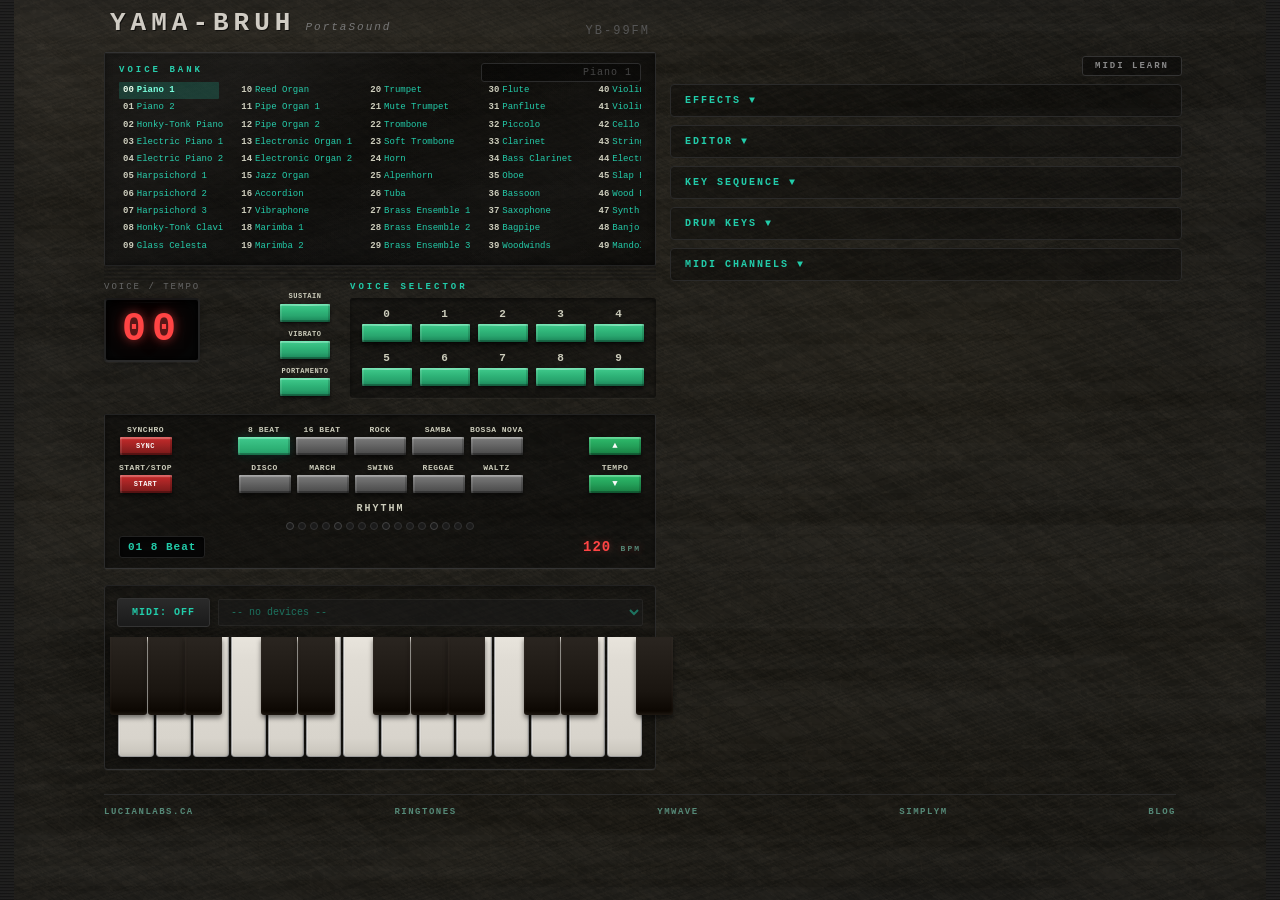
==== commit 706269b6: "feat: logarithmic filter cutoff, global MIDI learn for effects - Filter cutoff now logarithmic (0-10" ====
--- a/www/index.html
+++ b/www/index.html
@@ -144,6 +144,10 @@
     </div><!-- /main-col -->
 
     <div class="config-col">
+
+    <div class="config-col-header">
+      <button class="midi-learn-global" id="midi-learn-global">MIDI LEARN</button>
+    </div>
 
     <!-- Effects (collapsible) -->
     <div class="tweak-section">
@@ -181,8 +185,8 @@
           <div class="fx-knobs">
             <div class="fx-knob-group">
               <label>CUTOFF</label>
-              <input type="range" min="20" max="20000" step="1" value="20000" id="filter-cutoff">
-              <span class="tw-val" id="filter-cutoff-val">20000</span>
+              <input type="range" min="0" max="100" step="0.1" value="100" id="filter-cutoff">
+              <span class="tw-val" id="filter-cutoff-val">20k</span>
             </div>
             <div class="fx-knob-group">
               <label>RESO</label>
@@ -243,7 +247,7 @@
           </div>
           <div class="tweak-param">
             <label>KSL</label>
-            <input type="range" min="1" max="1.5" step="0.5" id="tw-ksl">
+            <input type="range" min="0" max="3" step="1" id="tw-ksl">
             <span class="tw-val" id="tw-ksl-val">0.00</span>
           </div>
         </div>
@@ -326,6 +330,7 @@
           <strong>algorithm</strong> receives <code>{ n, v, i, t, g, cents, sus, dt, time, rootN, rootV, rootT, rootG }</code>, returns <code>{ n, v, t, g, cents }</code>. Stops when <code>v &lt; 0</code>. <code>gated: true</code> stops on key release.<br>
           <strong>Sound params:</strong> <code>cRatio, cAttack, cDecay, cSustain, cRelease, cWave, cEgType, tremolo, ksl, mRatio, mDepth, mFeedback, mAttack, mDecay, mSustain, mRelease, mWave, mEgType, modLevel</code><br>
           <strong>noteAlgo</strong> runs per-sample: receives <code>{ time, i, freq, v, n, dt }</code>, returns cents.<br>
+          <strong>layer:</strong> <code>[0, 70]</code> plays additional presets simultaneously (by index).<br>
           <strong>Globals:</strong> <code>sin, cos, abs, floor, ceil, round, min, max, pow, sqrt, log, exp, random, PI, TAU, clamp</code>
         </div>
         <textarea class="seq-textarea" id="seq-source" spellcheck="false" autocapitalize="off" autocomplete="off" autocorrect="off" placeholder="{&#10;  t: 0.25,&#10;  algorithm: ({ n, v, t, g }) => ({&#10;    n: n + 7,&#10;    v: v - 0.1,&#10;    t,&#10;    g,&#10;  }),&#10;}"></textarea>
@@ -341,7 +346,14 @@
     <div class="tweak-section">
       <button class="tweak-toggle" id="drum-toggle">DRUM KEYS &#9660;</button>
       <div class="tweak-body" id="drum-body">
-        <div class="editor-subtitle midi-subtitle">KEY MAP</div>
+        <div class="drum-map-header">
+          <div class="editor-subtitle midi-subtitle">KEY MAP</div>
+          <div class="tweak-param seq-toggle-param">
+            <label>CHOKE</label>
+            <input type="checkbox" id="drum-choke">
+            <span class="tw-val" id="drum-choke-val">OFF</span>
+          </div>
+        </div>
         <div class="drum-pad-grid" id="drum-pad-grid">
           <!-- generated by JS -->
         </div>
--- a/www/style.css
+++ b/www/style.css
@@ -742,6 +742,47 @@
   padding-top: 56px;
 }
 
+.config-col-header {
+  display: flex;
+  justify-content: flex-end;
+  margin: 0 8px 6px 0;
+}
+
+.midi-learn-global {
+  padding: 4px 12px;
+  border: 1px solid #333;
+  border-radius: 3px;
+  background: rgba(0,0,0,0.4);
+  color: #888;
+  font-family: 'Courier New', monospace;
+  font-size: 9px;
+  letter-spacing: 2px;
+  font-weight: bold;
+  cursor: pointer;
+}
+
+.midi-learn-global:hover {
+  background: rgba(0,0,0,0.5);
+  color: #aaa;
+}
+
+.midi-learn-global.active {
+  background: rgba(34,204,170,0.2);
+  color: #22ccaa;
+  border-color: #22ccaa;
+  animation: learn-pulse 1s ease-in-out infinite;
+}
+
+@keyframes learn-pulse {
+  0%, 100% { opacity: 1; }
+  50% { opacity: 0.6; }
+}
+
+.learn-target {
+  outline: 2px solid #22ccaa !important;
+  outline-offset: 2px;
+}
+
 .config-col .tweak-section {
   margin: 8px 8px 0 0;
 }
@@ -1409,6 +1450,17 @@
   gap: 10px;
 }
 
+.drum-map-header {
+  display: flex;
+  justify-content: space-between;
+  align-items: center;
+  margin-bottom: 0;
+}
+
+.drum-map-header .editor-subtitle {
+  margin-bottom: 0;
+}
+
 .drum-pad-grid {
   display: grid;
   grid-template-columns: repeat(4, minmax(0, 1fr));
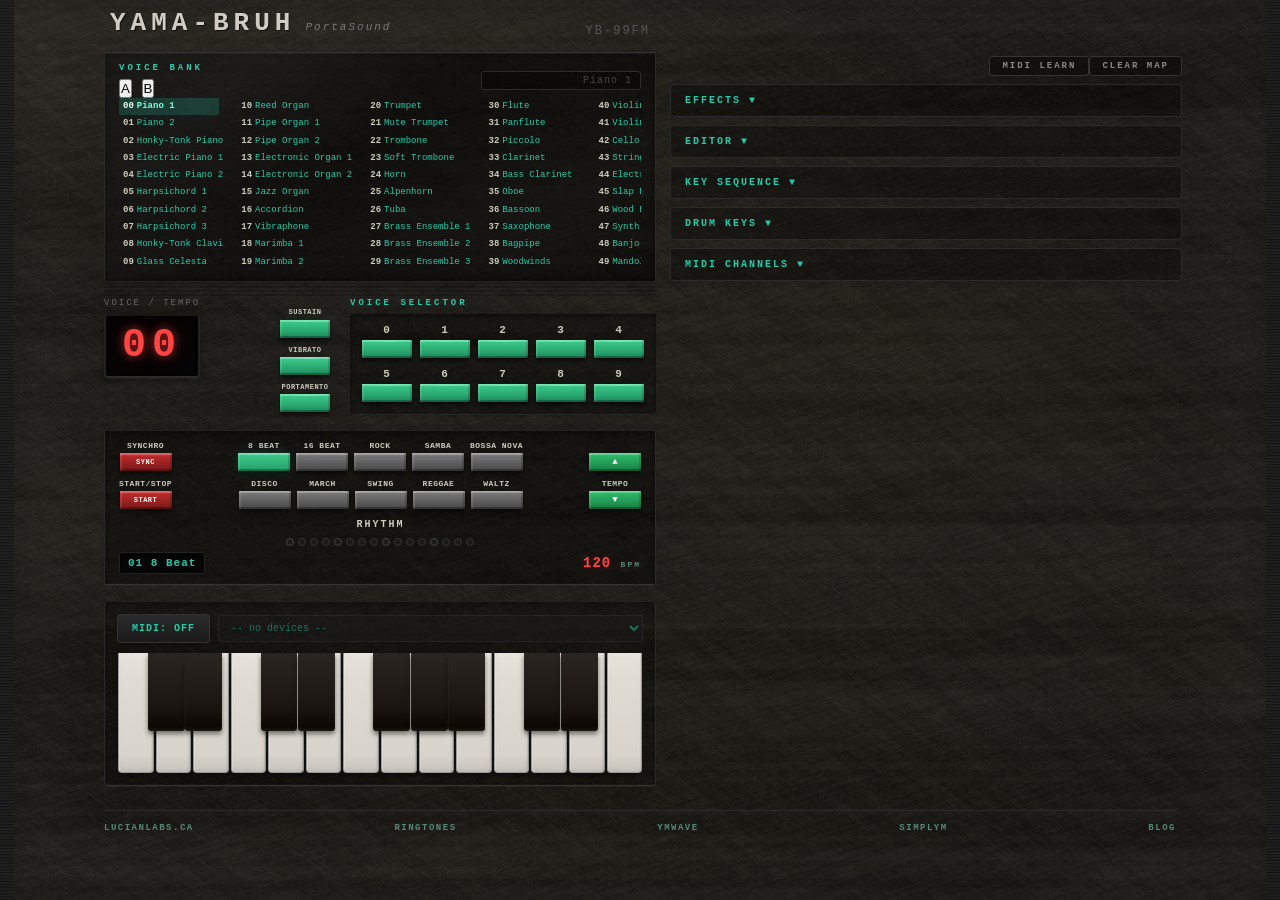
==== commit 73d6a8cf: "feat: CLEAR MAP button to reset all MIDI CC mappings Co-Authored-By: Claude Opus 4.6 (1M context) <n" ====
--- a/www/index.html
+++ b/www/index.html
@@ -29,7 +29,11 @@
     <!-- Voice Bank -->
     <div class="voice-bank-panel">
       <div class="voice-bank-header">
-        <div class="panel-label">VOICE BANK</div>
+        <div class="bank-toggle-group">
+          <div class="panel-label">VOICE BANK</div>
+          <button class="bank-btn active" id="bank-a-btn">A</button>
+          <button class="bank-btn" id="bank-b-btn">B</button>
+        </div>
         <input type="text" class="preset-name-input" id="preset-name-input" placeholder="preset name" spellcheck="false" autocomplete="off">
       </div>
       <div class="voice-bank-grid" id="voice-bank-grid">
@@ -147,6 +151,7 @@
 
     <div class="config-col-header">
       <button class="midi-learn-global" id="midi-learn-global">MIDI LEARN</button>
+      <button class="midi-learn-global" id="midi-learn-clear">CLEAR MAP</button>
     </div>
 
     <!-- Effects (collapsible) -->
@@ -303,7 +308,6 @@
         <div class="tweak-btn-row">
           <button class="tweak-reset" id="tweak-reset">RESET</button>
           <button class="tweak-reset" id="tweak-copy">COPY</button>
-          <button class="tweak-learn" id="tweak-learn">LEARN</button>
         </div>
 
       </div>
@@ -324,12 +328,17 @@
             <input type="checkbox" id="seq-choke">
             <span class="tw-val" id="seq-choke-val">OFF</span>
           </div>
+          <div class="tweak-param seq-toggle-param">
+            <label>MONO</label>
+            <input type="checkbox" id="seq-mono">
+            <span class="tw-val" id="seq-mono-val">OFF</span>
+          </div>
           <button class="seq-hint-btn" id="seq-hint-btn" title="Show help">?</button>
         </div>
         <div class="seq-note" id="seq-hint" style="display:none">
           <strong>algorithm</strong> receives <code>{ n, v, i, t, g, cents, sus, dt, time, rootN, rootV, rootT, rootG }</code>, returns <code>{ n, v, t, g, cents }</code>. Stops when <code>v &lt; 0</code>. <code>gated: true</code> stops on key release.<br>
           <strong>Sound params:</strong> <code>cRatio, cAttack, cDecay, cSustain, cRelease, cWave, cEgType, tremolo, ksl, mRatio, mDepth, mFeedback, mAttack, mDecay, mSustain, mRelease, mWave, mEgType, modLevel</code><br>
-          <strong>noteAlgo</strong> runs per-sample: receives <code>{ time, i, freq, v, n, dt }</code>, returns cents.<br>
+          <strong>noteAlgo</strong> runs per-sample on every note (sequenced or normal). Receives <code>{ time, i, freq, v, n, dt, feedback, mDepth, cRatio, mRatio, cWave, mWave }</code>. Returns number (cents) or <code>{ cents, feedback, mDepth, cRatio, mRatio, cWave, mWave }</code>.<br>
           <strong>layer:</strong> <code>[0, 70]</code> plays additional presets simultaneously (by index).<br>
           <strong>Globals:</strong> <code>sin, cos, abs, floor, ceil, round, min, max, pow, sqrt, log, exp, random, PI, TAU, clamp</code>
         </div>
@@ -514,6 +523,7 @@
   </div>
 
   <script src="yamabruh-notify.js"></script>
+  <script src="yamabruh-bank-b.js"></script>
   <script src="synth.js"></script>
   <script src="drums.js"></script>
   <script src="midi.js"></script>
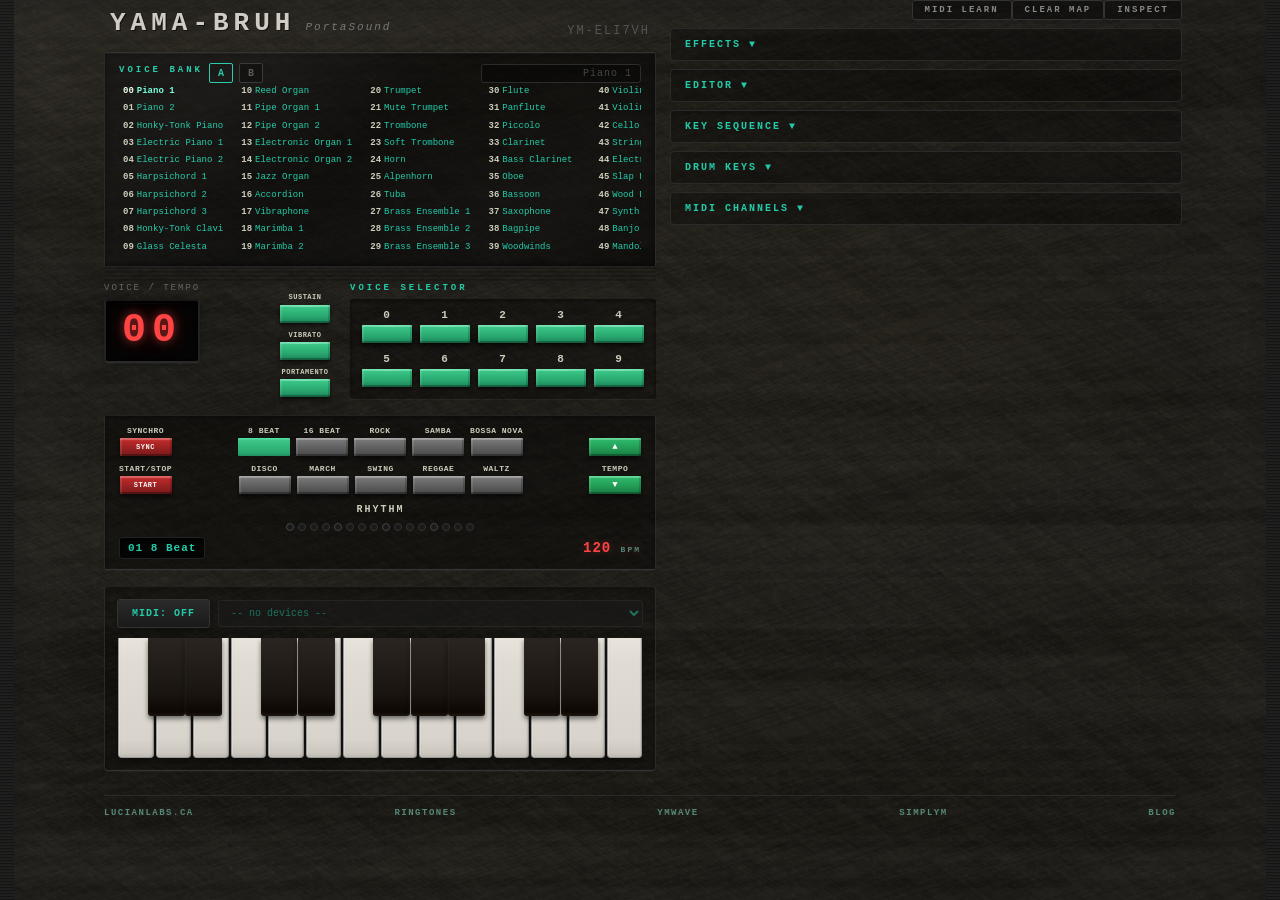
==== commit 59ed09e1: "fix: align config column to top, rename model to YM-ELI7VH Co-Authored-By: Claude Opus 4.6 (1M conte" ====
--- a/www/index.html
+++ b/www/index.html
@@ -23,7 +23,7 @@
         <div class="brand">YAMA-BRUH</div>
         <div class="brand-sub">PortaSound</div>
       </div>
-      <div class="model-text">YB-99FM</div>
+      <div class="model-text">YM-ELI7VH</div>
     </div>
 
     <!-- Voice Bank -->
@@ -152,6 +152,7 @@
     <div class="config-col-header">
       <button class="midi-learn-global" id="midi-learn-global">MIDI LEARN</button>
       <button class="midi-learn-global" id="midi-learn-clear">CLEAR MAP</button>
+      <button class="midi-learn-global" id="midi-inspector-btn">INSPECT</button>
     </div>
 
     <!-- Effects (collapsible) -->
@@ -162,7 +163,7 @@
           <div class="fx-module-label">DELAY</div>
           <div class="fx-knobs">
             <div class="fx-knob-group">
-              <label>TIME</label>
+              <label title="Delay time in beats — synced to BPM">TIME</label>
               <select id="delay-time" class="fx-select">
                 <option value="0.03125">1/32</option>
                 <option value="0.0625">1/16</option>
@@ -174,12 +175,12 @@
               </select>
             </div>
             <div class="fx-knob-group">
-              <label>FDBK</label>
+              <label title="Delay feedback — how much signal feeds back into the delay line">FDBK</label>
               <input type="range" min="0" max="100" step="1" value="30" id="delay-feedback">
               <span class="tw-val" id="delay-feedback-val">30</span>
             </div>
             <div class="fx-knob-group">
-              <label>MIX</label>
+              <label title="Delay dry/wet mix — 0 = dry only, 100 = wet only">MIX</label>
               <input type="range" min="0" max="100" step="1" value="25" id="delay-mix">
               <span class="tw-val" id="delay-mix-val">25</span>
             </div>
@@ -189,12 +190,12 @@
           <div class="fx-module-label">FILTER</div>
           <div class="fx-knobs">
             <div class="fx-knob-group">
-              <label>CUTOFF</label>
+              <label title="Lowpass filter frequency — rolls off highs below this point">CUTOFF</label>
               <input type="range" min="0" max="100" step="0.1" value="100" id="filter-cutoff">
               <span class="tw-val" id="filter-cutoff-val">20k</span>
             </div>
             <div class="fx-knob-group">
-              <label>RESO</label>
+              <label title="Filter resonance — boosts frequencies at the cutoff point">RESO</label>
               <input type="range" min="0" max="30" step="0.1" value="0" id="filter-reso">
               <span class="tw-val" id="filter-reso-val">0.0</span>
             </div>
@@ -211,47 +212,47 @@
         <div class="editor-subtitle">CARRIER</div>
         <div class="tweak-grid">
           <div class="tweak-param">
-            <label>RATIO</label>
+            <label title="Carrier frequency multiplier — 1=fundamental, 2=octave up, 0.5=octave down">RATIO</label>
             <input type="range" min="0.5" max="8" step="0.5" id="tw-carrier">
             <span class="tw-val" id="tw-carrier-val">1.00</span>
           </div>
           <div class="tweak-param">
-            <label>ATTACK</label>
-            <input type="range" min="0.001" max="3" step="0.001" id="tw-attack">
+            <label title="Carrier attack time in seconds — how fast the note reaches full volume">ATTACK</label>
+            <input type="range" min="0" max="127" step="1" id="tw-attack" data-log="0.001:3">
             <span class="tw-val" id="tw-attack-val">0.01</span>
           </div>
           <div class="tweak-param">
-            <label>DECAY</label>
-            <input type="range" min="0.00005" max="0.99" step="0.00005" id="tw-decay">
+            <label title="Carrier decay time — how fast volume drops from peak to sustain level">DECAY</label>
+            <input type="range" min="0" max="127" step="1" id="tw-decay" data-log="0.005:2">
             <span class="tw-val" id="tw-decay-val">0.06</span>
           </div>
           <div class="tweak-param">
-            <label>SUSTAIN</label>
+            <label title="Carrier sustain level — volume held while key is pressed (0-1)">SUSTAIN</label>
             <input type="range" min="0.006" max="1" step="0.001" id="tw-sustain">
             <span class="tw-val" id="tw-sustain-val">0.30</span>
           </div>
           <div class="tweak-param">
-            <label>RELEASE</label>
-            <input type="range" min="0.0015" max="0.99" step="0.0005" id="tw-release">
+            <label title="Carrier release time — how fast sound fades after key release">RELEASE</label>
+            <input type="range" min="0" max="127" step="1" id="tw-release" data-log="0.005:1">
             <span class="tw-val" id="tw-release-val">0.1</span>
           </div>
           <div class="tweak-param">
-            <label>WAVE</label>
+            <label title="Carrier waveform: 0=sine 1=half-sine 2=abs-sine 3=quarter-sine 4=noise 5=tone+noise">WAVE</label>
             <input type="range" min="0" max="5" step="1" id="tw-cwave">
             <span class="tw-val" id="tw-cwave-val">0</span>
           </div>
           <div class="tweak-param">
-            <label>EG TYPE</label>
+            <label title="Envelope type: 0=sustained (holds while key down) 1=percussive (auto-releases after decay)">EG TYPE</label>
             <input type="range" min="0" max="1" step="1" id="tw-egtype">
             <span class="tw-val" id="tw-egtype-val">0</span>
           </div>
           <div class="tweak-param">
-            <label>TREMOLO</label>
+            <label title="Carrier tremolo — 3.7Hz amplitude wobble (YM2413 hardware LFO)">TREMOLO</label>
             <input type="range" min="0" max="0.5" step="0.5" id="tw-tremolo">
             <span class="tw-val" id="tw-tremolo-val">0.00</span>
           </div>
           <div class="tweak-param">
-            <label>KSL</label>
+            <label title="Key Scale Level — attenuates high notes. 0=off 1=1.5dB/oct 2=3dB/oct 3=6dB/oct">KSL</label>
             <input type="range" min="0" max="3" step="1" id="tw-ksl">
             <span class="tw-val" id="tw-ksl-val">0.00</span>
           </div>
@@ -260,47 +261,47 @@
         <div class="editor-subtitle">MODULATOR</div>
         <div class="tweak-grid">
           <div class="tweak-param">
-            <label>RATIO</label>
+            <label title="Modulator frequency multiplier — shapes the harmonic content of the tone">RATIO</label>
             <input type="range" min="0.5" max="9" step="0.5" id="tw-modratio">
             <span class="tw-val" id="tw-modratio-val">1.00</span>
           </div>
           <div class="tweak-param">
-            <label>DEPTH</label>
+            <label title="FM modulation depth in radians — higher = more harmonics/brightness (max ~4PI)">DEPTH</label>
             <input type="range" min="0.055" max="12.566" step="0.001" id="tw-modindex">
             <span class="tw-val" id="tw-modindex-val">2.00</span>
           </div>
           <div class="tweak-param">
-            <label>FEEDBACK</label>
+            <label title="Modulator self-feedback — feeds output back into itself for richer/harsher tones">FEEDBACK</label>
             <input type="range" min="0" max="12.566" step="0.001" id="tw-feedback">
             <span class="tw-val" id="tw-feedback-val">0.00</span>
           </div>
           <div class="tweak-param">
-            <label>ATTACK</label>
-            <input type="range" min="0.001" max="5" step="0.001" id="tw-matk">
+            <label title="Modulator attack — how fast the brightness/harmonics reach full intensity">ATTACK</label>
+            <input type="range" min="0" max="127" step="1" id="tw-matk" data-log="0.001:5">
             <span class="tw-val" id="tw-matk-val">0.001</span>
           </div>
           <div class="tweak-param">
-            <label>DECAY</label>
-            <input type="range" min="0.00005" max="0.99" step="0.00005" id="tw-mdec">
+            <label title="Modulator decay — how fast the brightness fades to sustain level">DECAY</label>
+            <input type="range" min="0" max="127" step="1" id="tw-mdec" data-log="0.005:2">
             <span class="tw-val" id="tw-mdec-val">0.005</span>
           </div>
           <div class="tweak-param">
-            <label>SUSTAIN</label>
+            <label title="Modulator sustain — brightness level held while key is pressed">SUSTAIN</label>
             <input type="range" min="0.006" max="1" step="0.001" id="tw-msus">
             <span class="tw-val" id="tw-msus-val">0.006</span>
           </div>
           <div class="tweak-param">
-            <label>RELEASE</label>
-            <input type="range" min="0.00005" max="0.99" step="0.0005" id="tw-mrel">
+            <label title="Modulator release — how fast brightness fades after key release">RELEASE</label>
+            <input type="range" min="0" max="127" step="1" id="tw-mrel" data-log="0.005:1">
             <span class="tw-val" id="tw-mrel-val">0.005</span>
           </div>
           <div class="tweak-param">
-            <label>WAVE</label>
+            <label title="Modulator waveform: 0=sine 1=half-sine 2=abs-sine 3=quarter-sine 4=noise">WAVE</label>
             <input type="range" min="0" max="4" step="1" id="tw-mwave">
             <span class="tw-val" id="tw-mwave-val">0</span>
           </div>
           <div class="tweak-param">
-            <label>EG TYPE</label>
+            <label title="Modulator envelope type: 0=sustained 1=percussive (brightness auto-fades)">EG TYPE</label>
             <input type="range" min="0" max="1" step="1" id="tw-megtype">
             <span class="tw-val" id="tw-megtype-val">0</span>
           </div>
--- a/www/style.css
+++ b/www/style.css
@@ -1,3 +1,13 @@
+:root {
+  --accent: #22ccaa;
+  --accent-10: var(--accent-10);
+  --accent-15: rgba(34, 204, 170, 0.15);
+  --accent-20: var(--accent-20);
+  --accent-25: var(--accent-25);
+  --accent-50: rgba(34, 204, 170, 0.5);
+  --accent-08: rgba(34, 204, 170, 0.08);
+}
+
 /* ── Reset & Base ───────────────────────────────────────────────────── */
 *, *::before, *::after { box-sizing: border-box; margin: 0; padding: 0; }
 
@@ -118,7 +128,7 @@
 .panel-label {
   font-size: 9px;
   letter-spacing: 3px;
-  color: #22ccaa;
+  color: var(--accent);
   margin-bottom: 6px;
   font-weight: bold;
   text-transform: uppercase;
@@ -128,6 +138,32 @@
   display: flex;
   justify-content: space-between;
   align-items: center;
+}
+
+.bank-toggle-group {
+  display: flex;
+  align-items: center;
+  gap: 6px;
+}
+
+.bank-btn {
+  width: 24px;
+  height: 20px;
+  border: 1px solid #333;
+  border-radius: 2px;
+  background: rgba(0,0,0,0.4);
+  color: #555;
+  font-family: 'Courier New', monospace;
+  font-size: 10px;
+  font-weight: bold;
+  cursor: pointer;
+  padding: 0;
+}
+
+.bank-btn.active {
+  background: var(--accent-20);
+  color: var(--accent);
+  border-color: var(--accent);
 }
 
 .preset-name-input {
@@ -145,7 +181,7 @@
 }
 
 .preset-name-input:focus {
-  border-color: #22ccaa;
+  border-color: var(--accent);
 }
 
 .preset-name-input::placeholder {
@@ -202,7 +238,7 @@
 
 .vb-entry {
   font-size: 9px;
-  color: #22ccaa;
+  color: var(--accent);
   padding: 1px 4px;
   cursor: pointer;
   white-space: nowrap;
@@ -216,11 +252,11 @@
 }
 
 .vb-entry:hover {
-  background: rgba(34, 204, 170, 0.1);
+  background: var(--accent-10);
 }
 
 .vb-entry.active {
-  background: rgba(34, 204, 170, 0.2);
+  background: var(--accent-20);
   color: #77ffdd;
   font-weight: bold;
 }
@@ -240,7 +276,7 @@
 .voice-bank-grid::-webkit-scrollbar { height: 4px; }
 .voice-bank-grid::-webkit-scrollbar-track { background: transparent; }
 .voice-bank-grid::-webkit-scrollbar-thumb {
-  background: rgba(34, 204, 170, 0.25);
+  background: var(--accent-25);
   border-radius: 2px;
 }
 
@@ -328,7 +364,7 @@
 
 .preset-readout {
   font-size: 12px;
-  color: #22ccaa;
+  color: var(--accent);
   margin-top: 8px;
   letter-spacing: 1px;
   font-weight: bold;
@@ -538,7 +574,7 @@
 
 .id-field:focus {
   outline: none;
-  border-color: #22ccaa;
+  border-color: var(--accent);
   background: rgba(255,255,255,0.95);
 }
 
@@ -611,7 +647,7 @@
   border: 1px solid #333;
   border-radius: 3px;
   background: linear-gradient(180deg, #2a2a2a 0%, #1a1a1a 100%);
-  color: #22ccaa;
+  color: var(--accent);
   font-family: 'Courier New', monospace;
   font-size: 10px;
   font-weight: bold;
@@ -626,7 +662,7 @@
 }
 
 .midi-btn.active {
-  border-color: #22ccaa;
+  border-color: var(--accent);
   color: #66ffdd;
 }
 
@@ -636,7 +672,7 @@
   border: 1px solid #333;
   border-radius: 2px;
   background: #1a1a1a;
-  color: #22ccaa;
+  color: var(--accent);
   font-family: 'Courier New', monospace;
   font-size: 10px;
   cursor: pointer;
@@ -739,7 +775,7 @@
 .config-col {
   flex: 1;
   min-width: 280px;
-  padding-top: 56px;
+  padding-top: 0;
 }
 
 .config-col-header {
@@ -767,9 +803,9 @@
 }
 
 .midi-learn-global.active {
-  background: rgba(34,204,170,0.2);
-  color: #22ccaa;
-  border-color: #22ccaa;
+  background: var(--accent-20);
+  color: var(--accent);
+  border-color: var(--accent);
   animation: learn-pulse 1s ease-in-out infinite;
 }
 
@@ -779,7 +815,7 @@
 }
 
 .learn-target {
-  outline: 2px solid #22ccaa !important;
+  outline: 2px solid var(--accent) !important;
   outline-offset: 2px;
 }
 
@@ -848,7 +884,7 @@
 }
 
 .fx-select:focus {
-  border-color: #22ccaa;
+  border-color: var(--accent);
 }
 
 /* ── Tweak Section (collapsible) ───────────────────────────────────── */
@@ -862,7 +898,7 @@
   border: 1px solid #2a2a2a;
   border-radius: 4px;
   background: rgba(0,0,0,0.3);
-  color: #22ccaa;
+  color: var(--accent);
   font-family: 'Courier New', monospace;
   font-size: 10px;
   font-weight: bold;
@@ -909,7 +945,7 @@
 .tweak-param label {
   font-size: 8px;
   letter-spacing: 2px;
-  color: #22ccaa;
+  color: var(--accent);
   font-weight: bold;
 }
 
@@ -932,7 +968,7 @@
   border-radius: 50%;
   border: 1px solid #444;
   background: rgba(0,0,0,0.3);
-  color: #22ccaa;
+  color: var(--accent);
   font-size: 11px;
   font-weight: bold;
   cursor: pointer;
@@ -942,7 +978,7 @@
 }
 
 .seq-hint-btn:hover {
-  background: rgba(34,204,170,0.15);
+  background: var(--accent-15);
 }
 
 .seq-note {
@@ -953,7 +989,7 @@
 }
 
 .seq-note code {
-  color: #22ccaa;
+  color: var(--accent);
   font-size: 9px;
 }
 
@@ -967,7 +1003,7 @@
   border: 1px solid #333;
   border-radius: 2px;
   background: #161616;
-  color: #22ccaa;
+  color: var(--accent);
   font-family: 'Courier New', monospace;
   font-size: 10px;
   box-sizing: border-box;
@@ -981,7 +1017,7 @@
   border: 1px solid #333;
   border-radius: 2px;
   background: #161616;
-  color: #22ccaa;
+  color: var(--accent);
   font-family: 'Courier New', monospace;
   font-size: 10px;
   line-height: 1.45;
@@ -1046,7 +1082,7 @@
   border: 1px solid #333;
   border-radius: 3px;
   background: linear-gradient(180deg, #2a2a2a 0%, #1a1a1a 100%);
-  color: #22ccaa;
+  color: var(--accent);
   font-family: 'Courier New', monospace;
   font-size: 9px;
   font-weight: bold;
@@ -1124,7 +1160,7 @@
   border: 1px solid #333;
   border-radius: 2px;
   background: linear-gradient(180deg, #2a2a2a 0%, #1a1a1a 100%);
-  color: #22ccaa;
+  color: var(--accent);
   font-family: 'Courier New', monospace;
   font-size: 8px;
   font-weight: bold;
@@ -1147,7 +1183,7 @@
 .editor-subtitle {
   font-size: 9px;
   letter-spacing: 3px;
-  color: #22ccaa;
+  color: var(--accent);
   font-weight: bold;
   text-transform: uppercase;
   margin-bottom: 8px;
@@ -1185,7 +1221,7 @@
 
 .ch-name {
   font-size: 7px;
-  color: #22ccaa;
+  color: var(--accent);
   letter-spacing: 0.5px;
   text-align: center;
   white-space: nowrap;
@@ -1201,7 +1237,7 @@
   border: 1px solid #333;
   border-radius: 2px;
   background: linear-gradient(180deg, #2a2a2a 0%, #1a1a1a 100%);
-  color: #22ccaa;
+  color: var(--accent);
   font-family: 'Courier New', monospace;
   font-size: 7px;
   font-weight: bold;
@@ -1417,7 +1453,7 @@
     inset 2px 0 0 rgba(255,255,255,0.1),
     inset 0 -2px 0 rgba(0,0,0,0.25),
     inset -2px 0 0 rgba(0,0,0,0.15),
-    0 0 10px rgba(34,204,170,0.2),
+    0 0 10px var(--accent-20),
     0 3px 4px rgba(0,0,0,0.5);
 }
 
@@ -1485,8 +1521,8 @@
 }
 
 .drum-pad.active {
-  border-color: #22ccaa;
-  box-shadow: 0 0 0 1px rgba(34,204,170,0.25), 0 0 14px rgba(34,204,170,0.08);
+  border-color: var(--accent);
+  box-shadow: 0 0 0 1px var(--accent-25), 0 0 14px var(--accent-08);
 }
 
 .drum-pad.playing {
@@ -1505,7 +1541,7 @@
 .drum-pad-name {
   font-family: 'Courier New', monospace;
   font-size: 10px;
-  color: #22ccaa;
+  color: var(--accent);
   letter-spacing: 1px;
   text-transform: uppercase;
 }
@@ -1552,7 +1588,7 @@
   font-family: 'Courier New', monospace;
   font-size: 11px;
   font-weight: bold;
-  color: #22ccaa;
+  color: var(--accent);
   letter-spacing: 1px;
   padding: 4px 8px;
   background: #060606;
@@ -1600,9 +1636,9 @@
 }
 
 .step-dot.active {
-  background: #22ccaa;
-  border-color: #22ccaa;
-  box-shadow: 0 0 6px rgba(34,204,170,0.5);
+  background: var(--accent);
+  border-color: var(--accent);
+  box-shadow: 0 0 6px var(--accent-50);
 }
 
 .step-dot.beat {
@@ -1677,10 +1713,10 @@
   font-size: 10px;
   font-weight: bold;
   letter-spacing: 1.5px;
-  color: #22ccaa;
+  color: var(--accent);
   text-decoration: none;
   padding: 6px 14px;
-  border: 1px solid #22ccaa;
+  border: 1px solid var(--accent);
   border-radius: 1px;
   transition: background 0.15s, color 0.15s;
   box-shadow:
@@ -1689,7 +1725,7 @@
 }
 
 .cta-link:hover {
-  background: rgba(34,204,170,0.15);
+  background: var(--accent-15);
   color: #77ffdd;
 }
 
@@ -1715,7 +1751,7 @@
 }
 
 .footer-link:hover {
-  color: #22ccaa;
+  color: var(--accent);
 }
 
 /* ── Responsiveness ────────────────────────────────────────────────── */
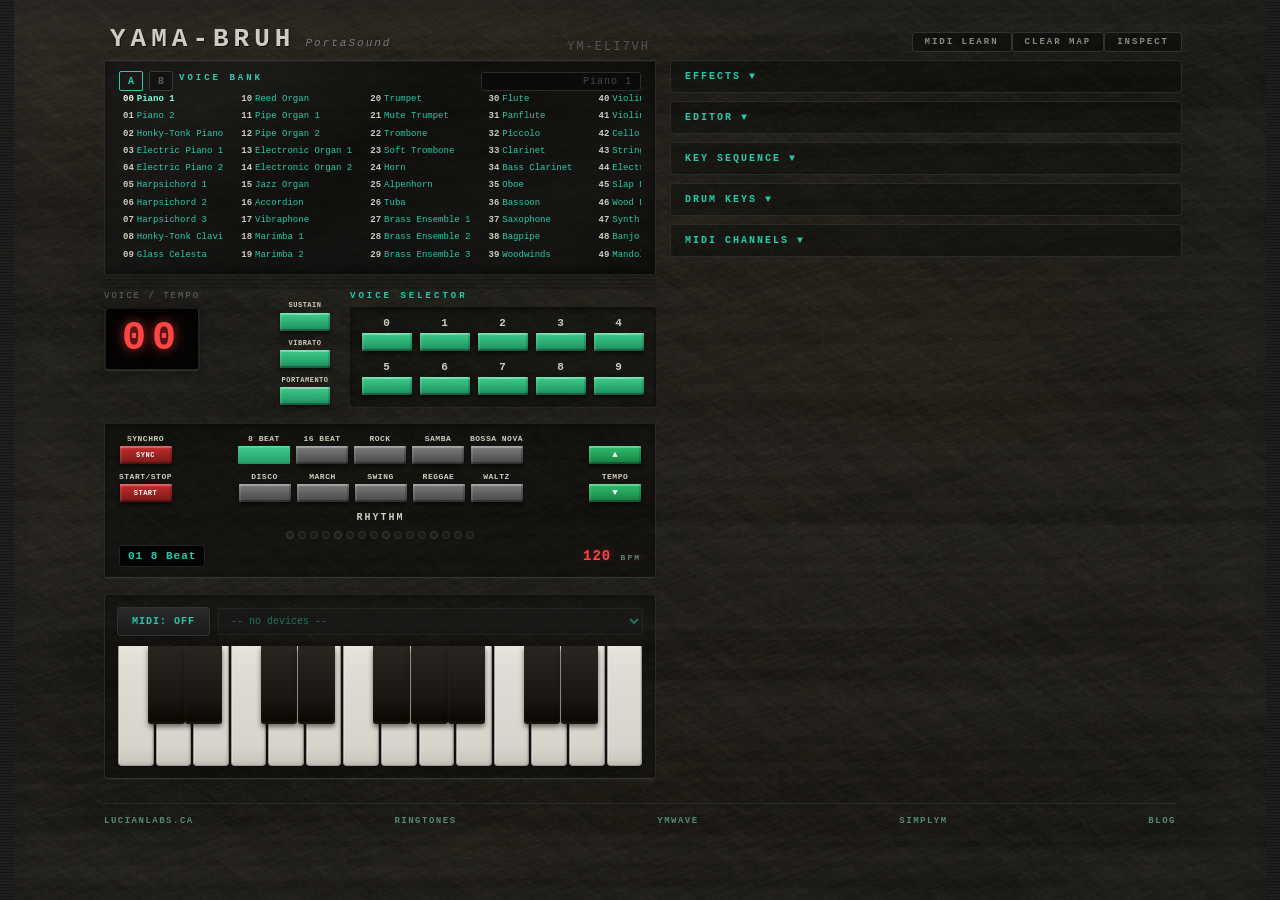
==== commit 60a7bf7f: "feat: add ll-shop badge across all yama-bruh pages Co-Authored-By: Ana Iliovic <ana@thevii.app>" ====
--- a/www/index.html
+++ b/www/index.html
@@ -30,9 +30,9 @@
     <div class="voice-bank-panel">
       <div class="voice-bank-header">
         <div class="bank-toggle-group">
-          <div class="panel-label">VOICE BANK</div>
           <button class="bank-btn active" id="bank-a-btn">A</button>
           <button class="bank-btn" id="bank-b-btn">B</button>
+          <div class="panel-label" id="bank-label">VOICE BANK</div>
         </div>
         <input type="text" class="preset-name-input" id="preset-name-input" placeholder="preset name" spellcheck="false" autocomplete="off">
       </div>
@@ -529,5 +529,6 @@
   <script src="drums.js"></script>
   <script src="midi.js"></script>
   <script src="app.js"></script>
+  <script src="https://lucianlabs.ca/choppa-badge.js"></script>
 </body>
 </html>
--- a/www/style.css
+++ b/www/style.css
@@ -92,7 +92,7 @@
   justify-content: space-between;
   align-items: flex-end;
   padding: 8px 20px 10px;
-  margin-bottom: 4px;
+  margin-bottom: calc(4px - 0.5rem);
 }
 
 .brand-group {
@@ -770,12 +770,13 @@
 .main-col {
   flex: 0 0 580px;
   min-width: 0;
+  padding-top: 1rem;
 }
 
 .config-col {
   flex: 1;
   min-width: 280px;
-  padding-top: 0;
+  padding-top: 2rem;
 }
 
 .config-col-header {
